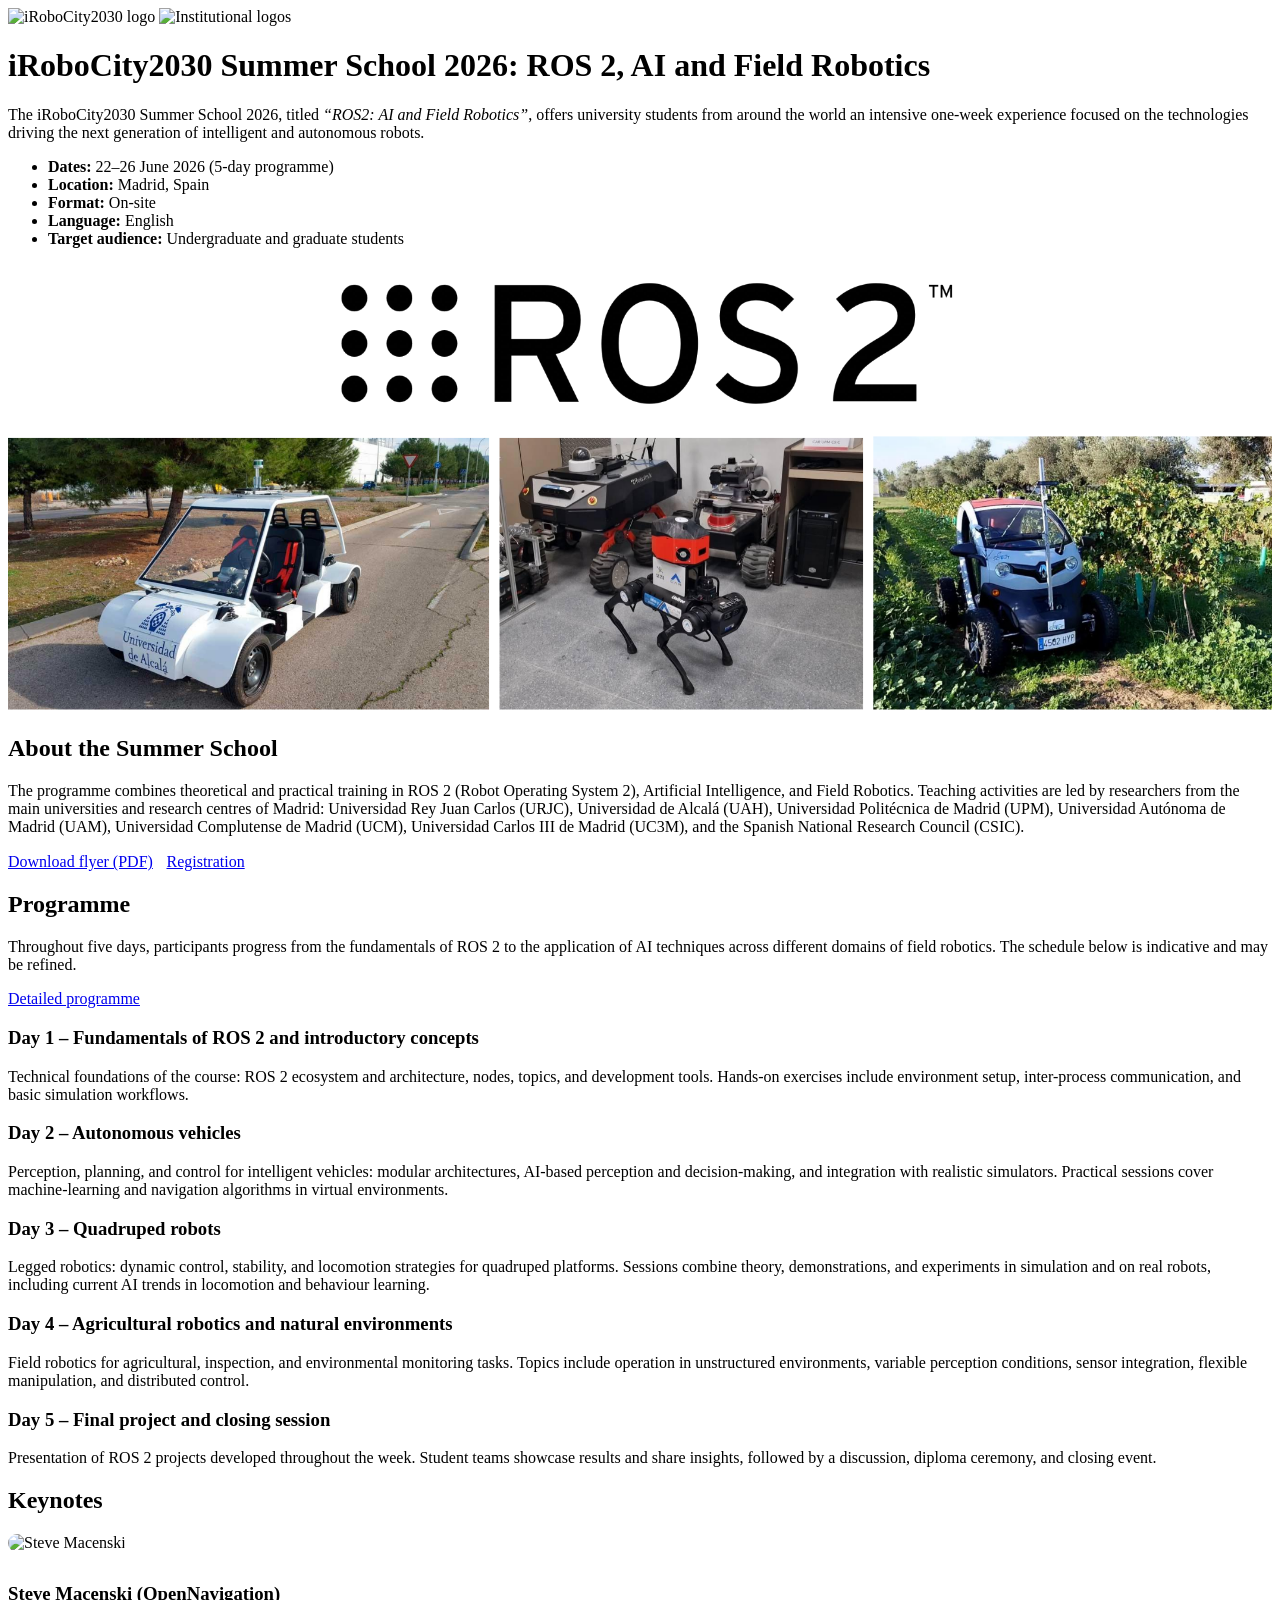
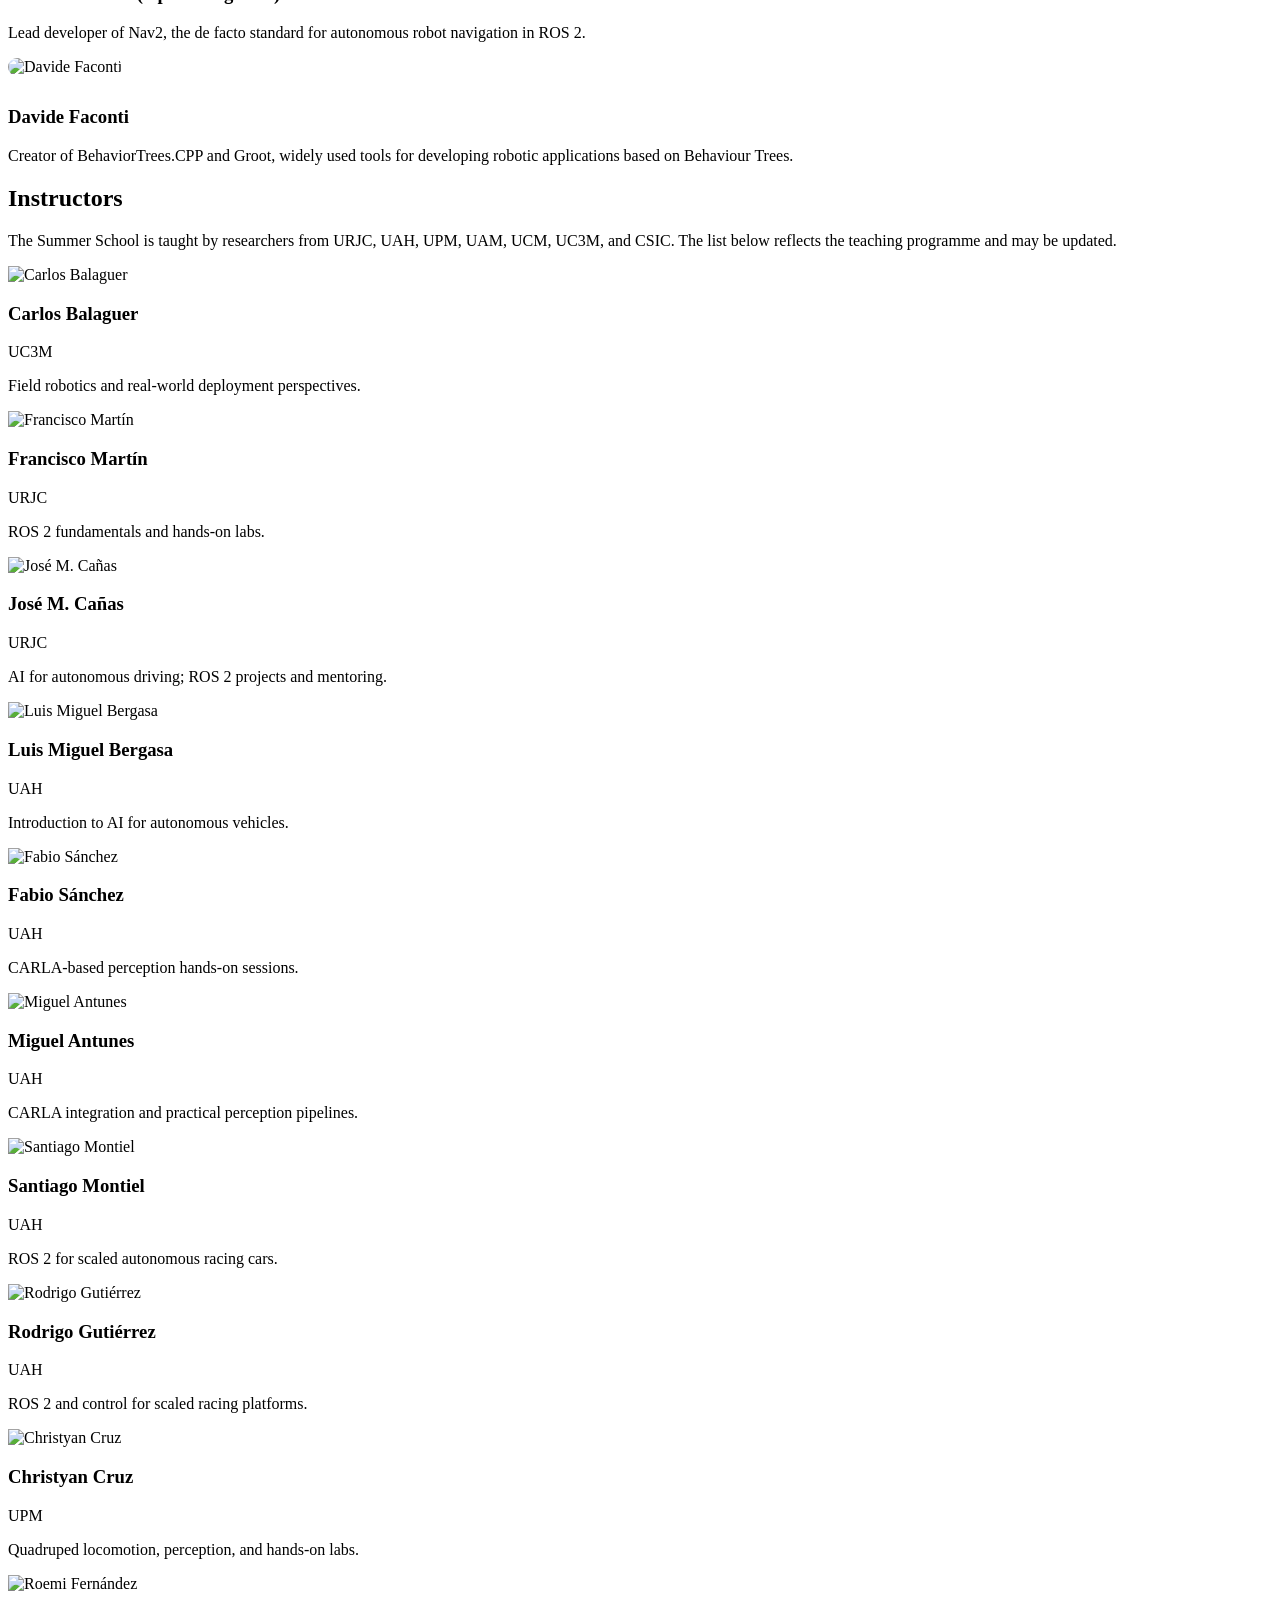
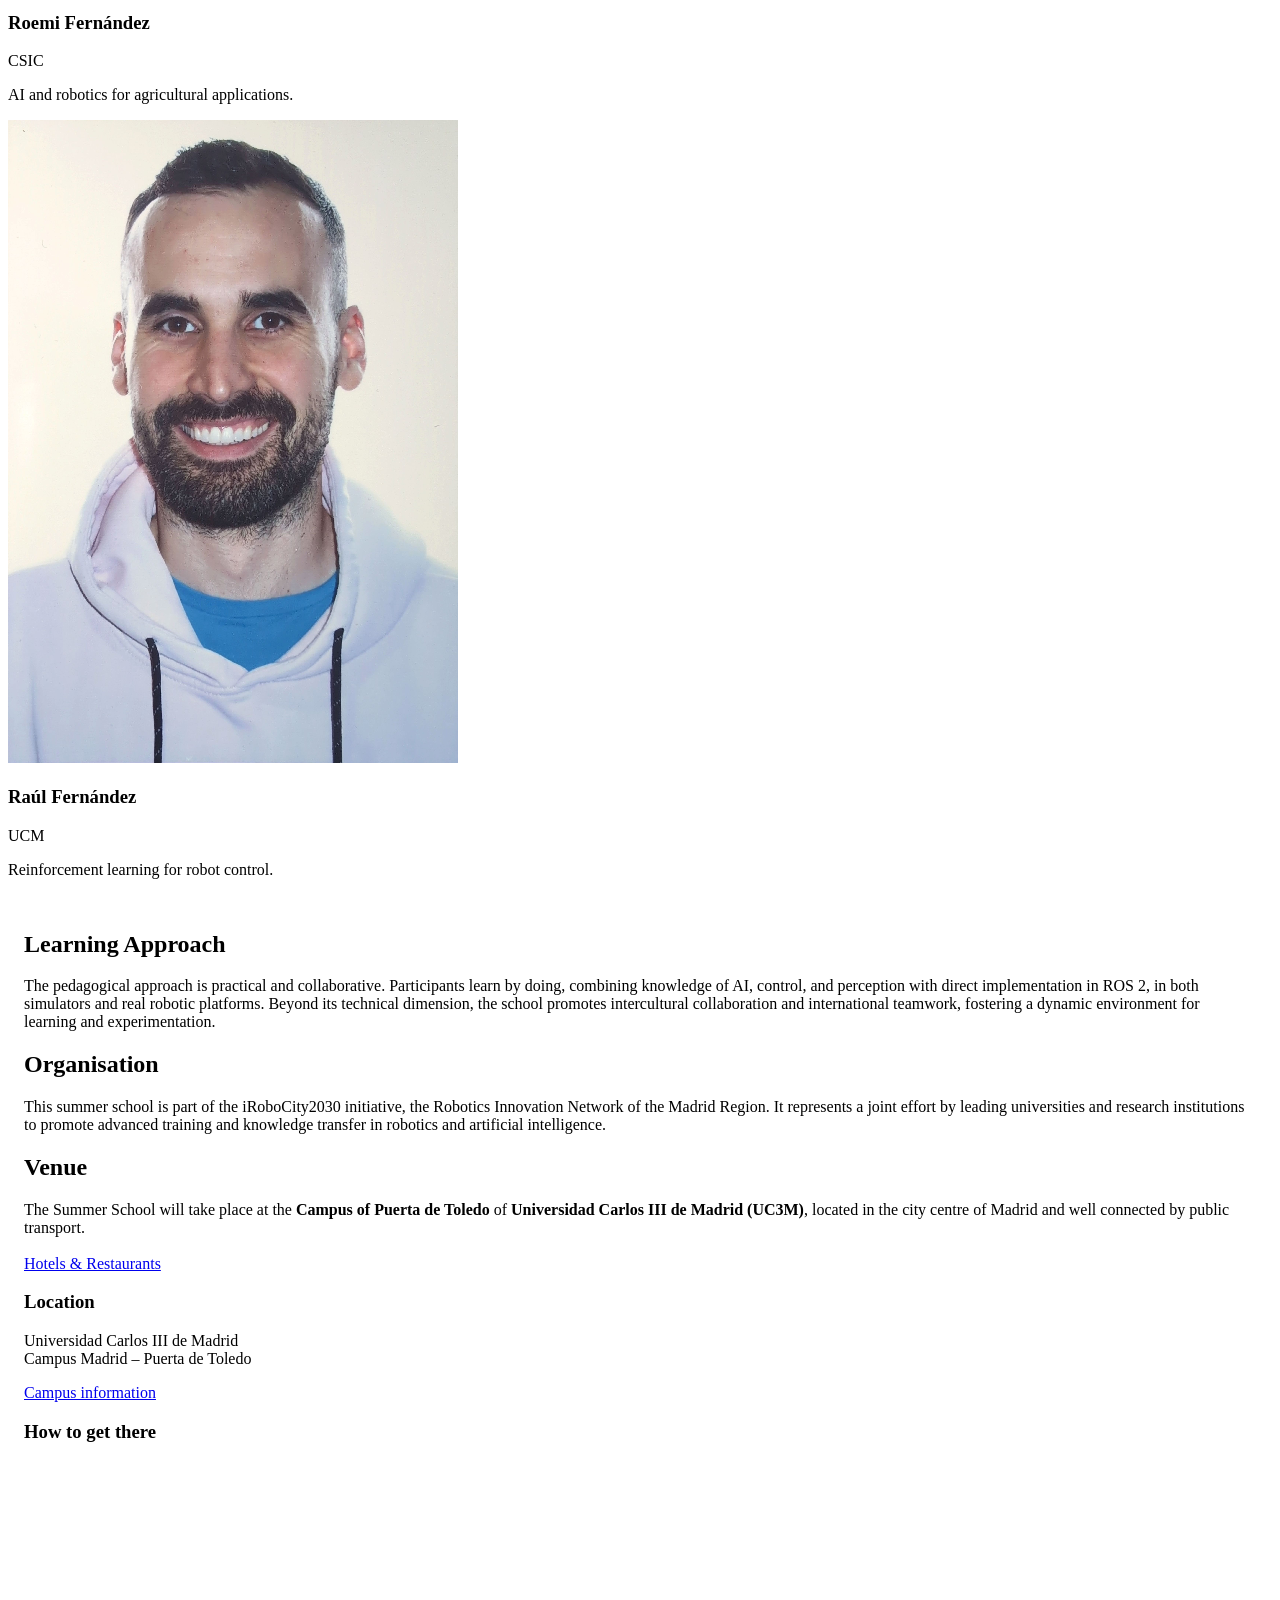
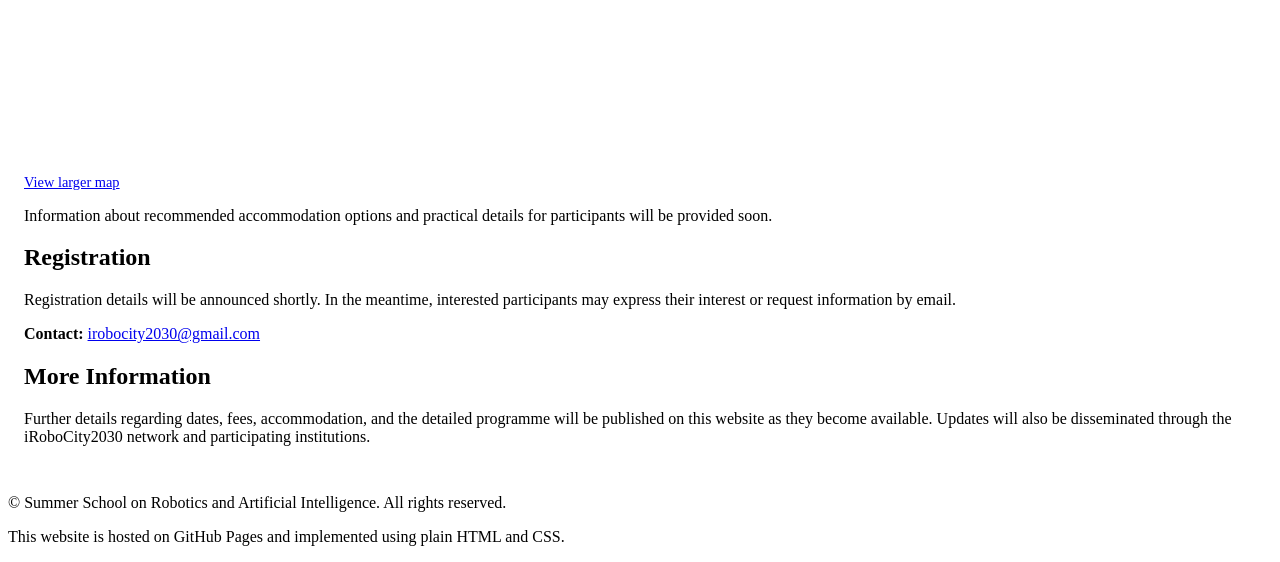
==== index.html @ 99582983 "Images, bank, and hotels Signed-off-by: Francisco Martín Rico <fmrico@gmail.com>" ====
<!DOCTYPE html>
<html lang="en">
<head>
  <meta charset="utf-8" />
  <meta name="viewport" content="width=device-width, initial-scale=1" />
  <title>iRoboCity2030 Summer School 2026 – ROS 2, AI and Field Robotics</title>
  <meta name="description" content="iRoboCity2030 Summer School 2026 (22–26 June 2026, Madrid): intensive on-site training on ROS 2, AI and field robotics with hands-on labs." />
  <meta name="robots" content="index, follow" />

  <!-- SEO / Social sharing -->
  <link rel="canonical" href="https://www.robocity2030.org/RoboCity_ROS2_Summer_School_2026/index.html" />
  <meta property="og:type" content="website" />
  <meta property="og:locale" content="en_US" />
  <meta property="og:title" content="iRoboCity2030 Summer School 2026 – ROS 2, AI and Field Robotics" />
  <meta property="og:description" content="22–26 June 2026, Madrid. On-site summer school on ROS 2, AI and field robotics with lectures and hands-on labs." />
  <meta property="og:url" content="https://www.robocity2030.org/RoboCity_ROS2_Summer_School_2026/index.html" />
  <meta property="og:image" content="https://www.robocity2030.org/RoboCity_ROS2_Summer_School_2026/img/robocity2030.png" />

  <meta name="twitter:card" content="summary" />
  <meta name="twitter:title" content="iRoboCity2030 Summer School 2026" />
  <meta name="twitter:description" content="22–26 June 2026, Madrid. ROS 2, AI and field robotics." />
  <meta name="twitter:image" content="https://www.robocity2030.org/RoboCity_ROS2_Summer_School_2026/img/robocity2030.png" />

  <script type="application/ld+json">
  {
    "@context": "https://schema.org",
    "@type": "Event",
    "name": "iRoboCity2030 Summer School 2026: ROS 2, AI and Field Robotics",
    "startDate": "2026-06-22",
    "endDate": "2026-06-26",
    "eventAttendanceMode": "https://schema.org/OfflineEventAttendanceMode",
    "eventStatus": "https://schema.org/EventScheduled",
    "location": {
      "@type": "Place",
      "name": "Madrid, Spain",
      "address": {
        "@type": "PostalAddress",
        "addressLocality": "Madrid",
        "addressCountry": "ES"
      }
    },
    "image": [
      "https://www.robocity2030.org/RoboCity_ROS2_Summer_School_2026/img/robocity2030.png"
    ],
    "description": "On-site summer school on ROS 2, AI and field robotics with lectures and hands-on learning.",
    "organizer": {
      "@type": "Organization",
      "name": "iRoboCity2030"
    },
    "url": "https://www.robocity2030.org/RoboCity_ROS2_Summer_School_2026/index.html"
  }
  </script>
  <meta name="theme-color" content="#0b2d4a" />
    <link rel="stylesheet" href="styles.css" />
</head>
<body>

<header>
  <div class="header-inner">
    <!-- Replace image paths with your actual logo files -->
    <img src="img/robocity2030.png" alt="iRoboCity2030 logo" />
    <img src="img/logos_header.png" alt="Institutional logos" />
  </div>
</header>

<main>
  <div class="hero">
    <div>
      <h1>iRoboCity2030 Summer School 2026: ROS 2, AI and Field Robotics</h1>
      <p>
        The iRoboCity2030 Summer School 2026, titled <em>“ROS2: AI and Field Robotics”</em>, offers university students from around the world an intensive one-week experience focused on the technologies driving the next generation of intelligent and autonomous robots.
      </p>
    </div>
    <div class="hero-card">
      <ul>
        <li><strong>Dates:</strong> 22–26 June 2026 (5-day programme)</li>
        <li><strong>Location:</strong> Madrid, Spain</li>
        <li><strong>Format:</strong> On‑site</li>
        <li><strong>Language:</strong> English</li>
        <li><strong>Target audience:</strong> Undergraduate and graduate students</li>
      </ul>
    </div>
  </div>

    <section>
    <img src="img/ros2.png" alt="ROS 2" style="width:50%; height:auto; display:block; margin: 0 auto 1rem auto;" />
    <img src="img/robots.png" alt="Robots" style="width:100%; height:auto; display:block; margin: 0 0 1rem 0;" />
    <h2>About the Summer School</h2>
    <p>
      The programme combines theoretical and practical training in ROS 2 (Robot Operating System 2), Artificial Intelligence, and Field Robotics.
      Teaching activities are led by researchers from the main universities and research centres of Madrid: Universidad Rey Juan Carlos (URJC),
      Universidad de Alcalá (UAH), Universidad Politécnica de Madrid (UPM), Universidad Autónoma de Madrid (UAM), Universidad Complutense de Madrid (UCM),
      Universidad Carlos III de Madrid (UC3M), and the Spanish National Research Council (CSIC).
    </p>
    <p style="margin-top:1.1rem;">
      <a class="button" href="archives/iRoboCity-SummerSchool-Flyer.pdf" download style="margin-right:0.6rem;">Download flyer (PDF)</a>
      <a class="button" href="registration.html">Registration</a>
    </p>
  </section>

      <section>
    <h2>Programme</h2>
    <p>
      Throughout five days, participants progress from the fundamentals of ROS 2 to the application of AI techniques across different domains of field robotics.
      The schedule below is indicative and may be refined.
    </p>

        <p>
          <a class="button" href="detailed_program.html">Detailed programme</a>
        </p>

    <div class="grid" aria-label="Daily programme">
      <div class="card">
        <h3>Day 1 – Fundamentals of ROS 2 and introductory concepts</h3>
        <p>
          Technical foundations of the course: ROS 2 ecosystem and architecture, nodes, topics, and development tools. Hands-on exercises include
          environment setup, inter-process communication, and basic simulation workflows.
        </p>
      </div>

      <div class="card">
        <h3>Day 2 – Autonomous vehicles</h3>
        <p>
          Perception, planning, and control for intelligent vehicles: modular architectures, AI-based perception and decision-making, and integration
          with realistic simulators. Practical sessions cover machine-learning and navigation algorithms in virtual environments.
        </p>
      </div>

      <div class="card">
        <h3>Day 3 – Quadruped robots</h3>
        <p>
          Legged robotics: dynamic control, stability, and locomotion strategies for quadruped platforms. Sessions combine theory, demonstrations,
          and experiments in simulation and on real robots, including current AI trends in locomotion and behaviour learning.
        </p>
      </div>

      <div class="card">
        <h3>Day 4 – Agricultural robotics and natural environments</h3>
        <p>
          Field robotics for agricultural, inspection, and environmental monitoring tasks. Topics include operation in unstructured environments,
          variable perception conditions, sensor integration, flexible manipulation, and distributed control.
        </p>
      </div>

      <div class="card">
        <h3>Day 5 – Final project and closing session</h3>
        <p>
          Presentation of ROS 2 projects developed throughout the week. Student teams showcase results and share insights, followed by a discussion,
          diploma ceremony, and closing event.
        </p>
      </div>
    </div>
  </section>

<section>
<h2>Keynotes</h2>
<div class="grid">
<div class="card">
<img src="img/steve_macenski.webp" alt="Steve Macenski" style="width:100%; max-height:260px; object-fit:cover; border-radius:12px; margin-bottom:0.75rem;" />
<h3>Steve Macenski (OpenNavigation)</h3>
<p>
Lead developer of Nav2, the de facto standard for autonomous robot navigation in ROS 2.
</p>
</div>
<div class="card">
<img src="img/davide_faconti.jpeg" alt="Davide Faconti" style="width:100%; max-height:260px; object-fit:cover; border-radius:12px; margin-bottom:0.75rem;" />
<h3>Davide Faconti</h3>
<p>
Creator of BehaviorTrees.CPP and Groot, widely used tools for developing robotic applications based on Behaviour Trees.
</p>
</div>
</div>
</section>

<section>
  <h2>Instructors</h2>
  <p>
    The Summer School is taught by researchers from URJC, UAH, UPM, UAM, UCM, UC3M, and CSIC. The list below reflects the teaching programme and may be updated.
  </p>

  <div class="grid instructors-grid" aria-label="Instructors">

    <!-- Mueve aquí las dos tarjetas que ahora están fuera -->
    <div class="card instructor-card">
      <img src="img/carlos_balaguer.jpg" alt="Carlos Balaguer" class="instructor-photo" />
      <h3 class="instructor-name">Carlos Balaguer</h3>
      <p class="instructor-affiliation">UC3M</p>
      <p class="instructor-desc">Field robotics and real-world deployment perspectives.</p>
    </div>

    <div class="card instructor-card">
      <img src="img/francisco_martin.jpg" alt="Francisco Martín" class="instructor-photo" />
      <h3 class="instructor-name">Francisco Martín</h3>
      <p class="instructor-affiliation">URJC</p>
      <p class="instructor-desc">ROS 2 fundamentals and hands-on labs.</p>
    </div>

    <!-- El resto de tarjetas, también dentro -->
    <div class="card instructor-card">
      <img src="img/jose_m_canas.jpg" alt="José M. Cañas" class="instructor-photo" />
      <h3 class="instructor-name">José M. Cañas</h3>
      <p class="instructor-affiliation">URJC</p>
      <p class="instructor-desc">AI for autonomous driving; ROS 2 projects and mentoring.</p>
    </div>

<div class="card instructor-card">
<img src="img/luis_miguel_bergasa.jpg" alt="Luis Miguel Bergasa" class="instructor-photo" />
<h3 class="instructor-name">Luis Miguel Bergasa</h3>
<p class="instructor-affiliation">UAH</p>
<p class="instructor-desc">Introduction to AI for autonomous vehicles.</p>
</div>


<div class="card instructor-card">
<img src="img/fabio_sanchez.jpg" alt="Fabio Sánchez" class="instructor-photo" />
<h3 class="instructor-name">Fabio Sánchez</h3>
<p class="instructor-affiliation">UAH</p>
<p class="instructor-desc">CARLA-based perception hands-on sessions.</p>
</div>


<div class="card instructor-card">
<img src="img/miguel_antunes.jpg" alt="Miguel Antunes" class="instructor-photo" />
<h3 class="instructor-name">Miguel Antunes</h3>
<p class="instructor-affiliation">UAH</p>
<p class="instructor-desc">CARLA integration and practical perception pipelines.</p>
</div>


<div class="card instructor-card">
<img src="img/santiago_montiel.webp" alt="Santiago Montiel" class="instructor-photo" />
<h3 class="instructor-name">Santiago Montiel</h3>
<p class="instructor-affiliation">UAH</p>
<p class="instructor-desc">ROS 2 for scaled autonomous racing cars.</p>
</div>


<div class="card instructor-card">
<img src="img/rodrigo_gutierrez.jpg" alt="Rodrigo Gutiérrez" class="instructor-photo" />
<h3 class="instructor-name">Rodrigo Gutiérrez</h3>
<p class="instructor-affiliation">UAH</p>
<p class="instructor-desc">ROS 2 and control for scaled racing platforms.</p>
</div>


<div class="card instructor-card">
<img src="img/christyan_cruz.jpg" alt="Christyan Cruz" class="instructor-photo" />
<h3 class="instructor-name">Christyan Cruz</h3>
<p class="instructor-affiliation">UPM</p>
<p class="instructor-desc">Quadruped locomotion, perception, and hands-on labs.</p>
</div>


<div class="card instructor-card">
<img src="img/roemi_fernandez.jpg" alt="Roemi Fernández" class="instructor-photo" />
<h3 class="instructor-name">Roemi Fernández</h3>
<p class="instructor-affiliation">CSIC</p>
<p class="instructor-desc">AI and robotics for agricultural applications.</p>
</div>


<div class="card instructor-card">
<img src="img/raul_fernandez.png" alt="Raúl Fernández" class="instructor-photo" />
<h3 class="instructor-name">Raúl Fernández</h3>
<p class="instructor-affiliation">UCM</p>
<p class="instructor-desc">Reinforcement learning for robot control.</p>
</div>
 </div>
</section>

<div class="card" style="padding:1rem;">
</section>

  <section>
    <h2>Learning Approach</h2>
    <p>
      The pedagogical approach is practical and collaborative. Participants learn by doing, combining knowledge of AI, control, and perception with
      direct implementation in ROS 2, in both simulators and real robotic platforms. Beyond its technical dimension, the school promotes intercultural
      collaboration and international teamwork, fostering a dynamic environment for learning and experimentation.
    </p>
  </section>

    <section>
    <h2>Organisation</h2>
    <p>
      This summer school is part of the iRoboCity2030 initiative, the Robotics Innovation Network of the Madrid Region. It represents a joint effort by
      leading universities and research institutions to promote advanced training and knowledge transfer in robotics and artificial intelligence.
    </p>
  </section>

<section>
<h2>Venue</h2>
<p>
The Summer School will take place at the <strong>Campus of Puerta de Toledo</strong> of <strong>Universidad Carlos III de Madrid (UC3M)</strong>, located in the city centre of Madrid and well connected by public transport.
</p>
<p style="margin-top:1.1rem;">
  <a class="button" href="hotels_restaurants.html">Hotels &amp; Restaurants</a>
</p>
<div class="grid">
<div class="card">
<h3>Location</h3>
<p>
Universidad Carlos III de Madrid<br />
Campus Madrid – Puerta de Toledo
</p>
<p>
<a href="https://www.uc3m.es/conocenos/campus/campus-madrid-puerta-de-toledo" target="_blank" rel="noopener">Campus information</a>
</p>
</div>
<div class="card">
<h3>How to get there</h3>
<iframe
title="Map to UC3M Puerta de Toledo campus"
src="https://www.openstreetmap.org/export/embed.html?bbox=-3.7145%2C40.4035%2C-3.7045%2C40.4095&layer=mapnik&marker=40.4065%2C-3.7095"
style="width:100%; height:300px; border:0; border-radius:12px;"
loading="lazy"
referrerpolicy="no-referrer-when-downgrade">
</iframe>
<p style="margin-top:0.5rem; font-size:0.9rem;">
<a href="https://www.openstreetmap.org/?mlat=40.4065&mlon=-3.7095#map=16/40.4065/-3.7095" target="_blank" rel="noopener">View larger map</a>
</p>
</div>
</div>
<p>
Information about recommended accommodation options and practical details for participants will be provided soon.
</p>
</section>

  <section>
    <h2>Registration</h2>
    <p>
      Registration details will be announced shortly. In the meantime, interested participants may express their interest or request information by email.
    </p>
    <p>
      <strong>Contact:</strong> <a href="mailto:irobocity2030@gmail.com">irobocity2030@gmail.com</a>
    </p>
  </section>

  <section>
    <h2>More Information</h2>
    <p>
      Further details regarding dates, fees, accommodation, and the detailed programme will be published on this website as they become available.
      Updates will also be disseminated through the iRoboCity2030 network and participating institutions.
    </p>
  </section>

</main>

<footer>
  <div class="footer-inner">
    <p>
      © Summer School on Robotics and Artificial Intelligence. All rights
      reserved.
    </p>
    <p>
      This website is hosted on GitHub Pages and implemented using plain HTML
      and CSS.
    </p>
  </div>
</footer>

</body>
</html>
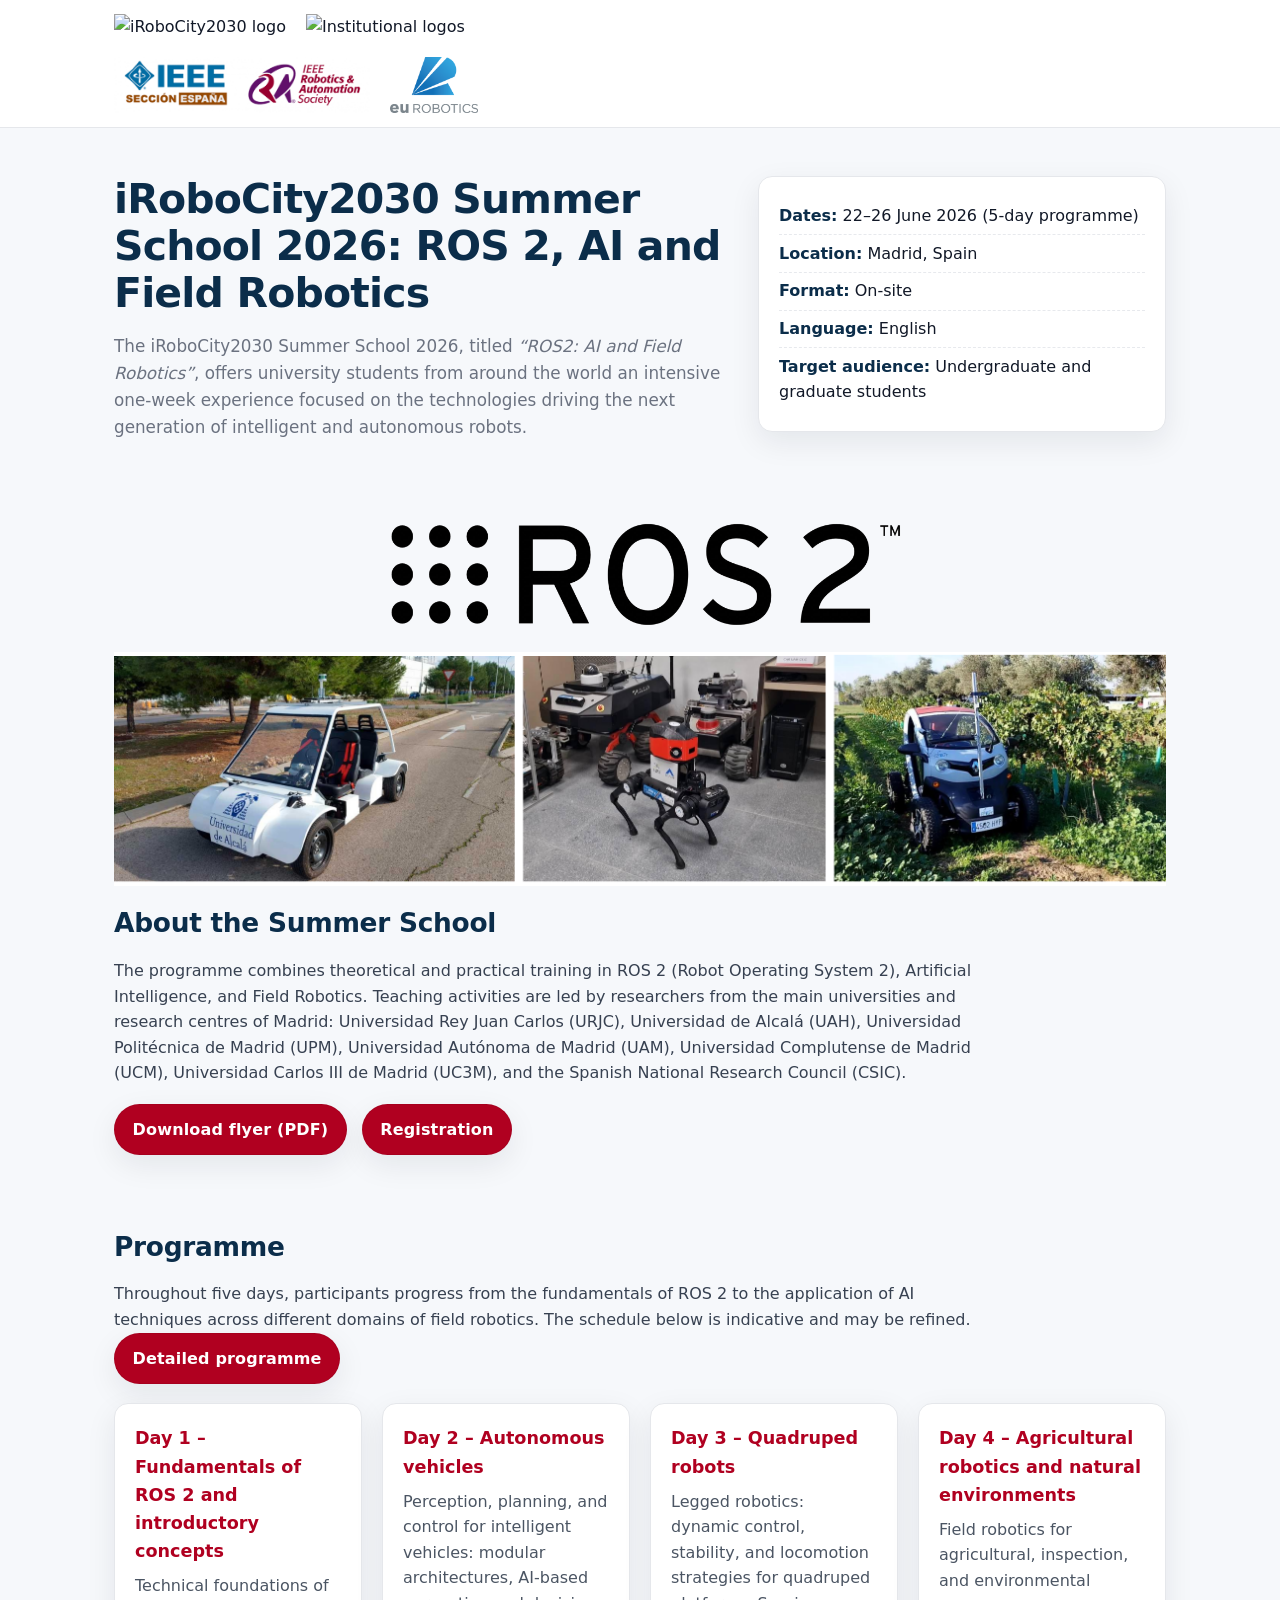
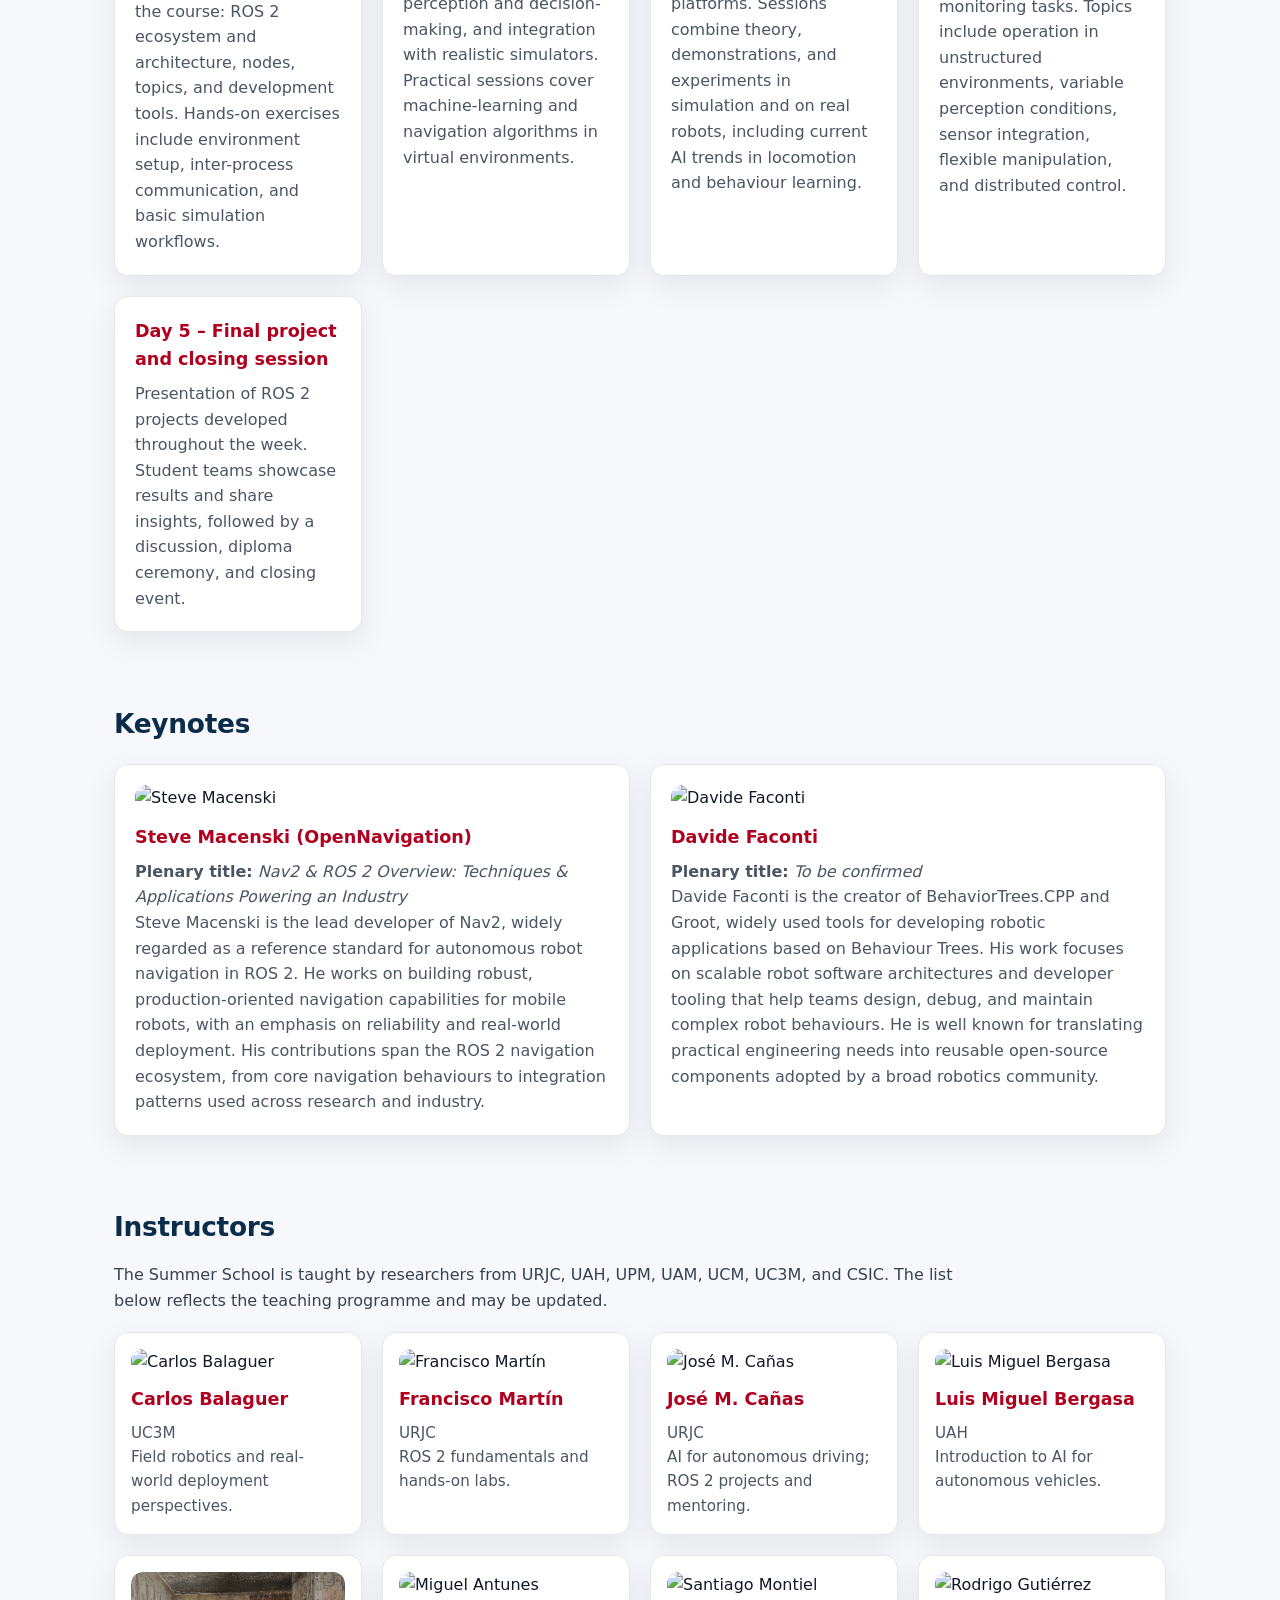
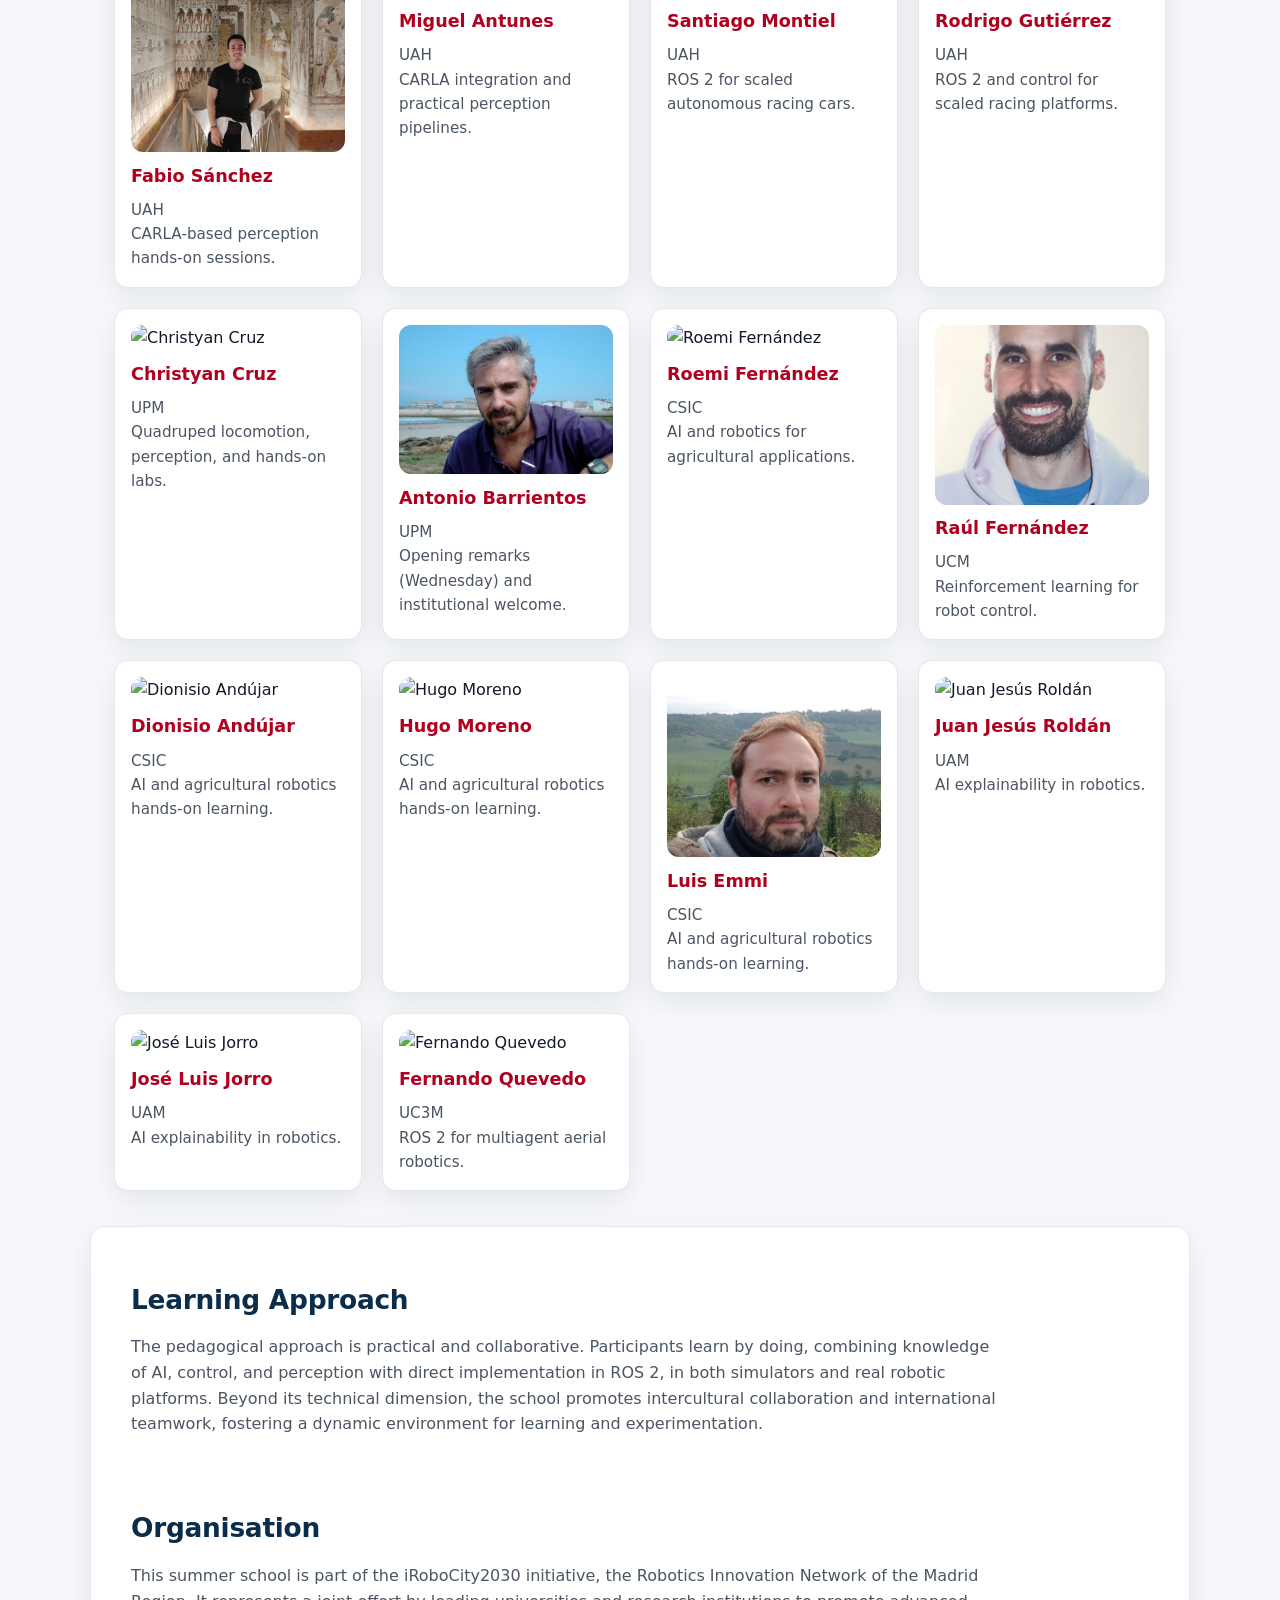
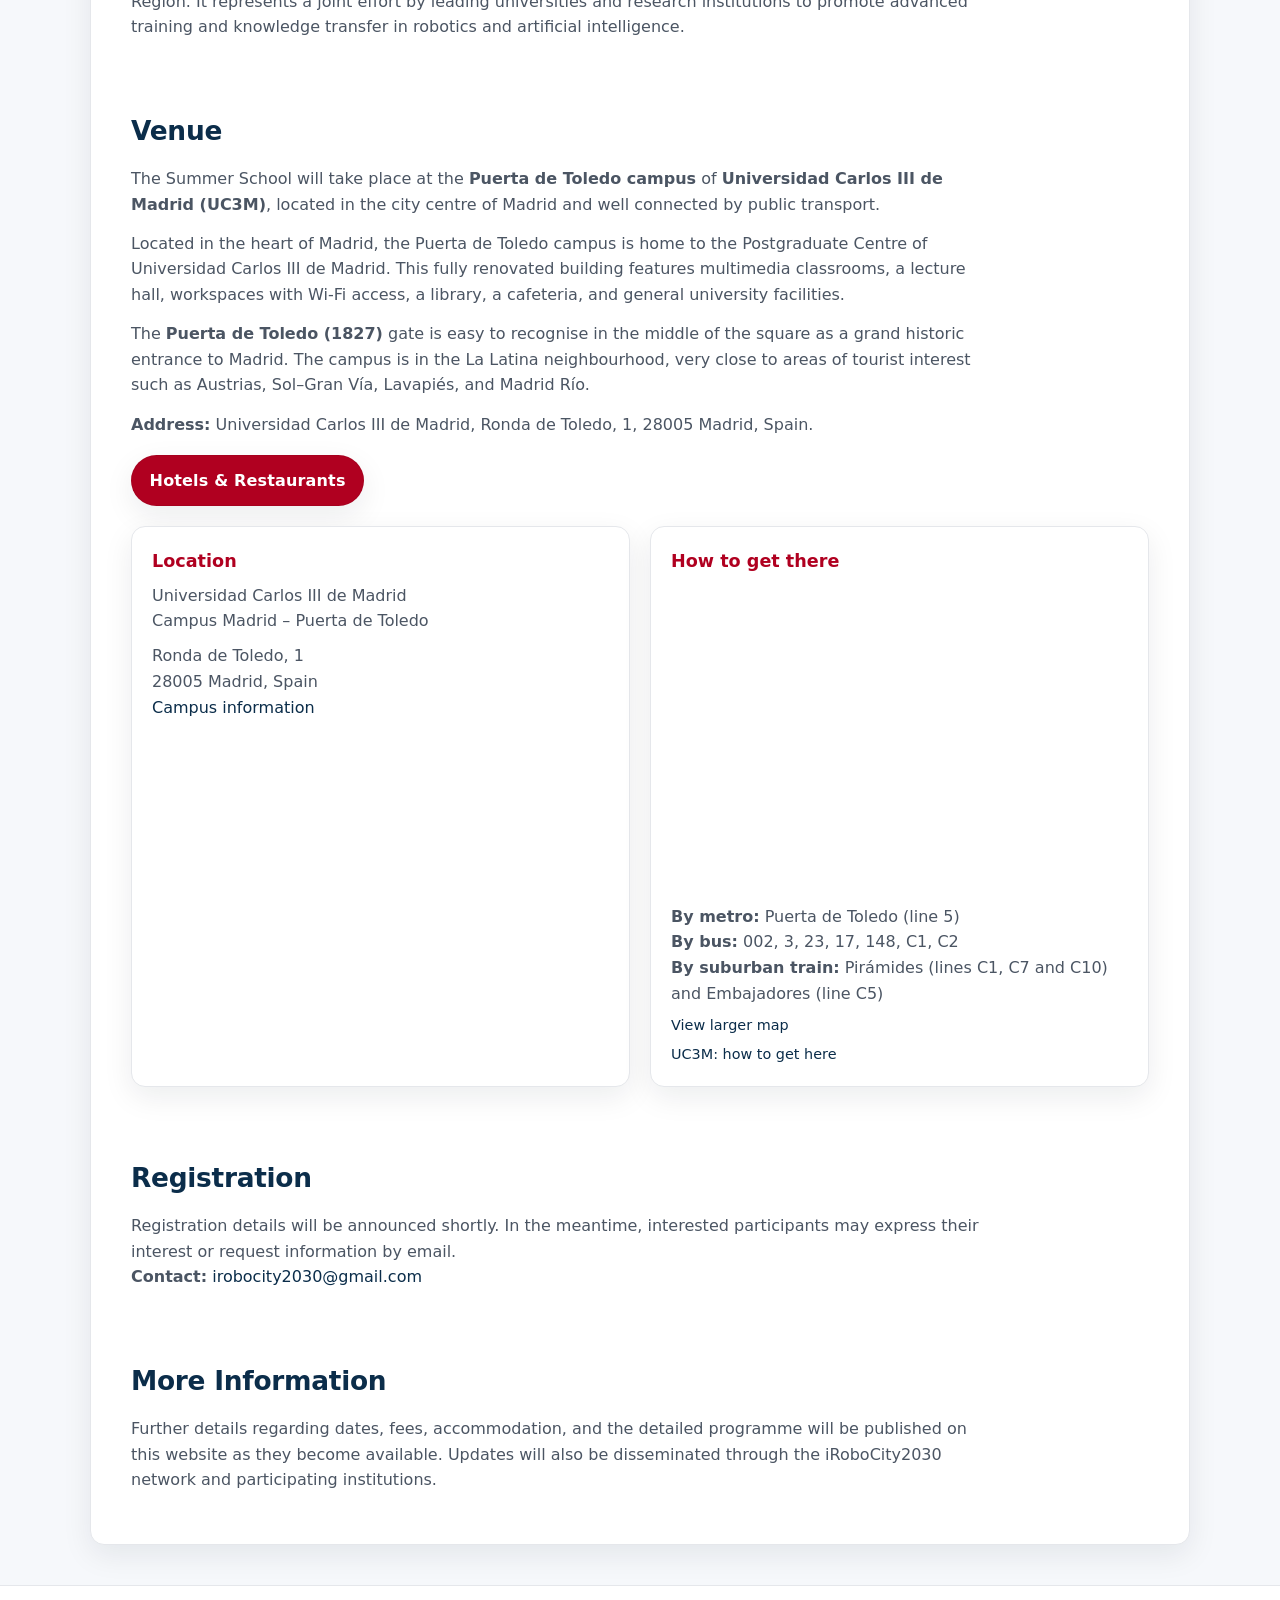
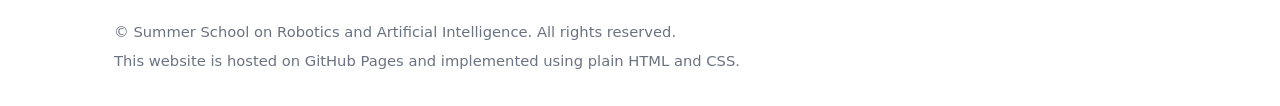
==== commit 7fa747e4: "Balaguer feedback Signed-off-by: Francisco Martín Rico <fmrico@gmail.com>" ====
--- a/index.html
+++ b/index.html
@@ -61,6 +61,11 @@
     <img src="img/robocity2030.png" alt="iRoboCity2030 logo" />
     <img src="img/logos_header.png" alt="Institutional logos" />
   </div>
+
+  <div class="header-partners" aria-label="Partner logos">
+    <img src="img/logo-web-spanish-chapter.png" alt="IEEE-RAS Spanish Chapter" />
+    <img src="img/euRobotics_logo.png" alt="euRobotics" />
+  </div>
 </header>
 
 <main>
@@ -159,14 +164,20 @@
 <img src="img/steve_macenski.webp" alt="Steve Macenski" style="width:100%; max-height:260px; object-fit:cover; border-radius:12px; margin-bottom:0.75rem;" />
 <h3>Steve Macenski (OpenNavigation)</h3>
 <p>
-Lead developer of Nav2, the de facto standard for autonomous robot navigation in ROS 2.
+<strong>Plenary title:</strong> <em>Nav2 &amp; ROS 2 Overview: Techniques &amp; Applications Powering an Industry</em><br />
+Steve Macenski is the lead developer of Nav2, widely regarded as a reference standard for autonomous robot navigation in ROS 2.
+He works on building robust, production-oriented navigation capabilities for mobile robots, with an emphasis on reliability and real-world deployment.
+His contributions span the ROS 2 navigation ecosystem, from core navigation behaviours to integration patterns used across research and industry.
 </p>
 </div>
 <div class="card">
 <img src="img/davide_faconti.jpeg" alt="Davide Faconti" style="width:100%; max-height:260px; object-fit:cover; border-radius:12px; margin-bottom:0.75rem;" />
 <h3>Davide Faconti</h3>
 <p>
-Creator of BehaviorTrees.CPP and Groot, widely used tools for developing robotic applications based on Behaviour Trees.
+<strong>Plenary title:</strong> <em>To be confirmed</em><br />
+Davide Faconti is the creator of BehaviorTrees.CPP and Groot, widely used tools for developing robotic applications based on Behaviour Trees.
+His work focuses on scalable robot software architectures and developer tooling that help teams design, debug, and maintain complex robot behaviours.
+He is well known for translating practical engineering needs into reusable open-source components adopted by a broad robotics community.
 </p>
 </div>
 </div>
@@ -252,6 +263,14 @@
 
 
 <div class="card instructor-card">
+<img src="img/antonio_barrientos.jpg" alt="Antonio Barrientos" class="instructor-photo" />
+<h3 class="instructor-name">Antonio Barrientos</h3>
+<p class="instructor-affiliation">UPM</p>
+<p class="instructor-desc">Opening remarks (Wednesday) and institutional welcome.</p>
+</div>
+
+
+<div class="card instructor-card">
 <img src="img/roemi_fernandez.jpg" alt="Roemi Fernández" class="instructor-photo" />
 <h3 class="instructor-name">Roemi Fernández</h3>
 <p class="instructor-affiliation">CSIC</p>
@@ -265,6 +284,54 @@
 <p class="instructor-affiliation">UCM</p>
 <p class="instructor-desc">Reinforcement learning for robot control.</p>
 </div>
+
+
+<div class="card instructor-card">
+<img src="img/dionisio_andujar.png" alt="Dionisio Andújar" class="instructor-photo" />
+<h3 class="instructor-name">Dionisio Andújar</h3>
+<p class="instructor-affiliation">CSIC</p>
+<p class="instructor-desc">AI and agricultural robotics hands-on learning.</p>
+</div>
+
+
+<div class="card instructor-card">
+<img src="img/hugo_moreno.jpg" alt="Hugo Moreno" class="instructor-photo" />
+<h3 class="instructor-name">Hugo Moreno</h3>
+<p class="instructor-affiliation">CSIC</p>
+<p class="instructor-desc">AI and agricultural robotics hands-on learning.</p>
+</div>
+
+
+<div class="card instructor-card">
+<img src="img/luis_emmi.png" alt="Luis Emmi" class="instructor-photo" />
+<h3 class="instructor-name">Luis Emmi</h3>
+<p class="instructor-affiliation">CSIC</p>
+<p class="instructor-desc">AI and agricultural robotics hands-on learning.</p>
+</div>
+
+
+<div class="card instructor-card">
+<img src="img/juan_jesus_roldan.jpg" alt="Juan Jesús Roldán" class="instructor-photo" />
+<h3 class="instructor-name">Juan Jesús Roldán</h3>
+<p class="instructor-affiliation">UAM</p>
+<p class="instructor-desc">AI explainability in robotics.</p>
+</div>
+
+
+<div class="card instructor-card">
+<img src="img/jose_luis_jorro.jpg" alt="José Luis Jorro" class="instructor-photo" />
+<h3 class="instructor-name">José Luis Jorro</h3>
+<p class="instructor-affiliation">UAM</p>
+<p class="instructor-desc">AI explainability in robotics.</p>
+</div>
+
+
+<div class="card instructor-card">
+<img src="img/fernando_quevedo.jpg" alt="Fernando Quevedo" class="instructor-photo" />
+<h3 class="instructor-name">Fernando Quevedo</h3>
+<p class="instructor-affiliation">UC3M</p>
+<p class="instructor-desc">ROS 2 for multiagent aerial robotics.</p>
+</div>
  </div>
 </section>
 
@@ -291,7 +358,21 @@
 <section>
 <h2>Venue</h2>
 <p>
-The Summer School will take place at the <strong>Campus of Puerta de Toledo</strong> of <strong>Universidad Carlos III de Madrid (UC3M)</strong>, located in the city centre of Madrid and well connected by public transport.
+The Summer School will take place at the <strong>Puerta de Toledo campus</strong> of <strong>Universidad Carlos III de Madrid (UC3M)</strong>, located in the city centre of Madrid and well connected by public transport.
+</p>
+
+<p style="margin-top:0.85rem;">
+Located in the heart of Madrid, the Puerta de Toledo campus is home to the Postgraduate Centre of Universidad Carlos III de Madrid.
+This fully renovated building features multimedia classrooms, a lecture hall, workspaces with Wi‑Fi access, a library, a cafeteria, and general university facilities.
+</p>
+
+<p style="margin-top:0.85rem;">
+The <strong>Puerta de Toledo (1827)</strong> gate is easy to recognise in the middle of the square as a grand historic entrance to Madrid.
+The campus is in the La Latina neighbourhood, very close to areas of tourist interest such as Austrias, Sol–Gran Vía, Lavapiés, and Madrid Río.
+</p>
+
+<p style="margin-top:0.85rem;">
+<strong>Address:</strong> Universidad Carlos III de Madrid, Ronda de Toledo, 1, 28005 Madrid, Spain.
 </p>
 <p style="margin-top:1.1rem;">
   <a class="button" href="hotels_restaurants.html">Hotels &amp; Restaurants</a>
@@ -302,6 +383,10 @@
 <p>
 Universidad Carlos III de Madrid<br />
 Campus Madrid – Puerta de Toledo
+</p>
+<p style="margin-top:0.6rem;">
+Ronda de Toledo, 1<br />
+28005 Madrid, Spain
 </p>
 <p>
 <a href="https://www.uc3m.es/conocenos/campus/campus-madrid-puerta-de-toledo" target="_blank" rel="noopener">Campus information</a>
@@ -316,14 +401,24 @@
 loading="lazy"
 referrerpolicy="no-referrer-when-downgrade">
 </iframe>
+
+<p style="margin-top:0.85rem;">
+<strong>By metro:</strong> Puerta de Toledo (line 5)
+<br />
+<strong>By bus:</strong> 002, 3, 23, 17, 148, C1, C2
+<br />
+<strong>By suburban train:</strong> Pirámides (lines C1, C7 and C10) and Embajadores (line C5)
+</p>
+
 <p style="margin-top:0.5rem; font-size:0.9rem;">
 <a href="https://www.openstreetmap.org/?mlat=40.4065&mlon=-3.7095#map=16/40.4065/-3.7095" target="_blank" rel="noopener">View larger map</a>
 </p>
-</div>
-</div>
-<p>
-Information about recommended accommodation options and practical details for participants will be provided soon.
-</p>
+
+<p style="margin-top:0.35rem; font-size:0.9rem;">
+<a href="https://www.uc3m.es/about-uc3m/how-to-get-here/madrid-puerta-de-toledo" target="_blank" rel="noopener">UC3M: how to get here</a>
+</p>
+</div>
+</div>
 </section>
 
   <section>
--- a/styles.css
+++ b/styles.css
@@ -0,0 +1,284 @@
+:root {
+  --primary: #0b2d4a;   /* navy */
+  --secondary: #b00020; /* institutional red accent */
+  --bg: #f6f8fb;
+  --text: #111827;
+  --muted: #6b7280;
+  --card: #ffffff;
+  --border: #e5e7eb;
+  --shadow: 0 10px 30px rgba(17, 24, 39, 0.08);
+  --radius: 14px;
+  --maxw: 1100px;
+}
+
+* { box-sizing: border-box; }
+
+html, body { height: 100%; }
+
+body {
+  margin: 0;
+  font-family: ui-sans-serif, system-ui, -apple-system, "Segoe UI", Roboto, Helvetica, Arial,
+               "Apple Color Emoji", "Segoe UI Emoji";
+  color: var(--text);
+  background: var(--bg);
+  line-height: 1.6;
+}
+
+a { color: var(--primary); text-decoration: none; }
+a:hover { text-decoration: underline; }
+
+.button {
+  display: inline-flex;
+  align-items: center;
+  justify-content: center;
+  gap: 0.5rem;
+  padding: 0.75rem 1.1rem;
+  border-radius: 999px;
+  background: var(--secondary);
+  color: #ffffff;
+  font-weight: 700;
+  letter-spacing: 0.01em;
+  border: 1px solid rgba(0, 0, 0, 0.06);
+  box-shadow: var(--shadow);
+}
+
+.button:hover {
+  text-decoration: none;
+  filter: brightness(0.95);
+}
+
+.button:focus-visible {
+  outline: 3px solid rgba(176, 0, 32, 0.35);
+  outline-offset: 3px;
+}
+
+header {
+  background: #ffffff;
+  border-bottom: 1px solid var(--border);
+}
+
+.header-inner {
+  max-width: var(--maxw);
+  margin: 0 auto;
+  padding: 0.9rem 1.5rem;
+  display: flex;
+  align-items: center;
+  gap: 1.25rem;
+}
+
+.header-inner img {
+  max-height: 72px;
+  width: auto;
+  display: block;
+}
+
+.header-partners {
+  max-width: var(--maxw);
+  margin: 0 auto;
+  padding: 0.15rem 1.5rem 0.9rem 1.5rem;
+  display: flex;
+  flex-wrap: wrap;
+  align-items: center;
+  justify-content: flex-start;
+  gap: 1.25rem;
+}
+
+.header-partners img {
+  height: 56px;
+  width: auto;
+  object-fit: contain;
+  display: block;
+}
+
+@media (max-width: 520px) {
+  .header-partners img { height: 48px; }
+}
+
+main {
+  max-width: var(--maxw);
+  margin: 0 auto;
+}
+
+.hero {
+  padding: 3rem 1.5rem 2rem 1.5rem;
+  display: grid;
+  grid-template-columns: 1.2fr 0.8fr;
+  gap: 2rem;
+  align-items: start;
+}
+
+.hero h1 {
+  font-size: clamp(2.0rem, 3.2vw, 2.6rem);
+  line-height: 1.15;
+  margin: 0 0 1rem 0;
+  color: var(--primary);
+  letter-spacing: -0.02em;
+}
+
+.hero p {
+  margin: 0;
+  font-size: 1.05rem;
+  color: var(--muted);
+  max-width: 60ch;
+}
+
+.hero-card {
+  background: var(--card);
+  border: 1px solid var(--border);
+  border-radius: var(--radius);
+  padding: 1.25rem 1.25rem;
+  box-shadow: var(--shadow);
+}
+
+.hero-card ul {
+  list-style: none;
+  padding: 0;
+  margin: 0;
+}
+
+.hero-card li {
+  padding: 0.35rem 0;
+  border-bottom: 1px dashed rgba(229, 231, 235, 0.9);
+}
+
+.hero-card li:last-child { border-bottom: none; }
+
+.hero-card strong { color: var(--primary); }
+
+section {
+  padding: 2.2rem 1.5rem;
+}
+
+section h2 {
+  font-size: 1.65rem;
+  margin: 0 0 0.85rem 0;
+  color: var(--primary);
+  letter-spacing: -0.01em;
+}
+
+section p {
+  margin: 0;
+  color: #374151;
+  max-width: 85ch;
+}
+
+.grid {
+  margin-top: 1.2rem;
+  display: grid;
+  grid-template-columns: repeat(auto-fit, minmax(240px, 1fr));
+  gap: 1.25rem;
+}
+
+.card {
+  background: var(--card);
+  border: 1px solid var(--border);
+  border-radius: var(--radius);
+  padding: 1.25rem;
+  box-shadow: var(--shadow);
+}
+
+.card h3 {
+  margin: 0 0 0.5rem 0;
+  color: var(--secondary);
+  font-size: 1.1rem;
+}
+
+.card p {
+  margin: 0;
+  color: #4b5563;
+}
+
+.schedule {
+  width: 100%;
+  border-collapse: separate;
+  border-spacing: 0;
+  overflow: hidden;
+  border: 1px solid var(--border);
+  border-radius: var(--radius);
+  background: var(--card);
+}
+
+.schedule th,
+.schedule td {
+  padding: 0.85rem 1rem;
+  vertical-align: top;
+  border-bottom: 1px solid var(--border);
+}
+
+.schedule tr:last-child td {
+  border-bottom: none;
+}
+
+.schedule th {
+  text-align: left;
+  font-size: 0.95rem;
+  color: var(--primary);
+  background: rgba(11, 45, 74, 0.04);
+}
+
+.schedule td.time {
+  width: 9.5rem;
+  white-space: nowrap;
+  color: var(--muted);
+  font-weight: 600;
+}
+
+.schedule .meta {
+  color: var(--muted);
+  font-size: 0.92rem;
+}
+
+footer {
+  background: #ffffff;
+  border-top: 1px solid var(--border);
+  margin-top: 2.5rem;
+}
+
+.footer-inner {
+  max-width: var(--maxw);
+  margin: 0 auto;
+  padding: 1.75rem 1.5rem;
+  font-size: 0.92rem;
+  color: var(--muted);
+}
+
+.footer-inner p { margin: 0.35rem 0; }
+
+@media (max-width: 900px) {
+  .hero { grid-template-columns: 1fr; }
+  .header-inner { flex-wrap: wrap; }
+  .header-inner img { max-height: 60px; }
+}
+
+.instructors-grid {
+  grid-template-columns: repeat(auto-fit, minmax(210px, 1fr));
+}
+
+.instructor-card {
+  padding: 1rem;
+}
+
+.instructor-photo {
+  width: 100%;
+  max-height: 180px;
+  object-fit: cover;
+  border-radius: 12px;
+  margin-bottom: 0.6rem;
+  display: block;
+}
+
+.instructor-name {
+  margin: 0 0 0.25rem 0;
+  font-size: 1.05rem;
+}
+
+.instructor-affiliation {
+  margin: 0 0 0.4rem 0;
+  color: var(--muted);
+  font-size: 0.95rem;
+}
+
+.instructor-desc {
+  margin: 0;
+  font-size: 0.95rem;
+}
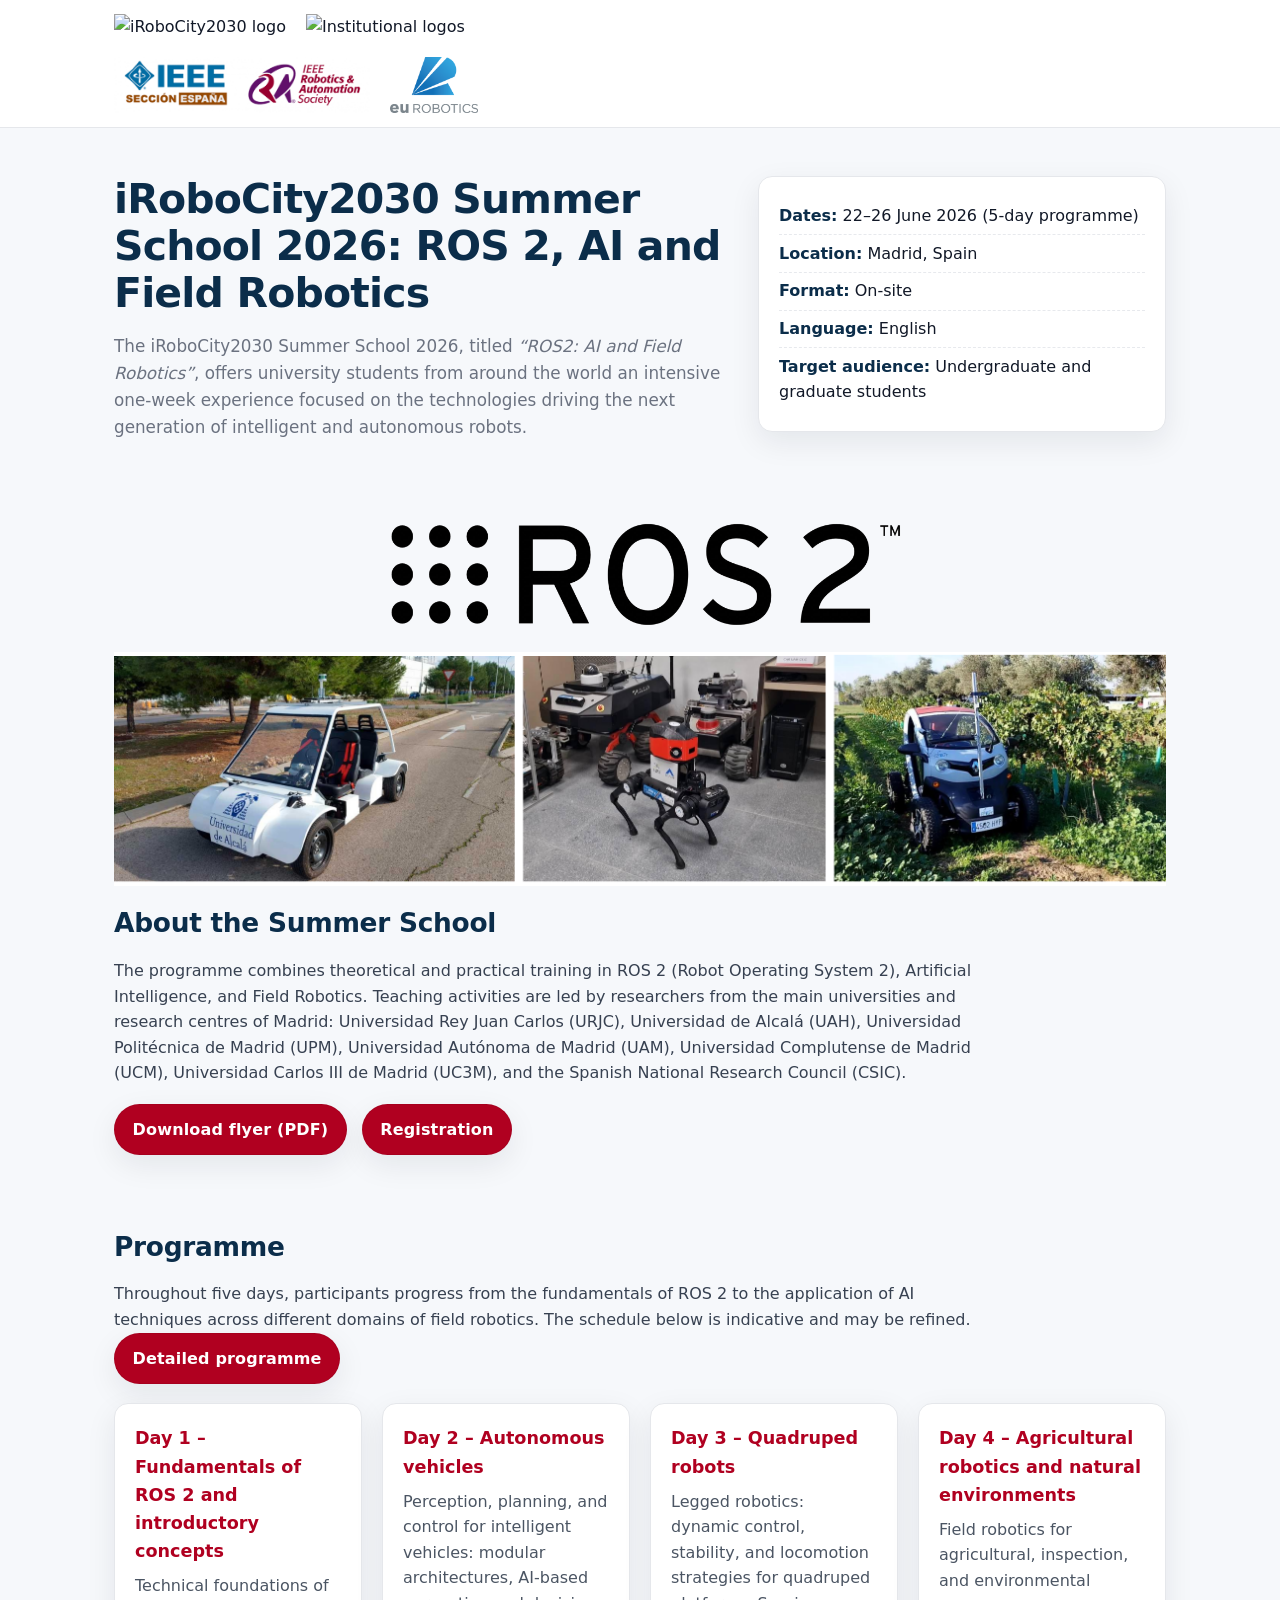
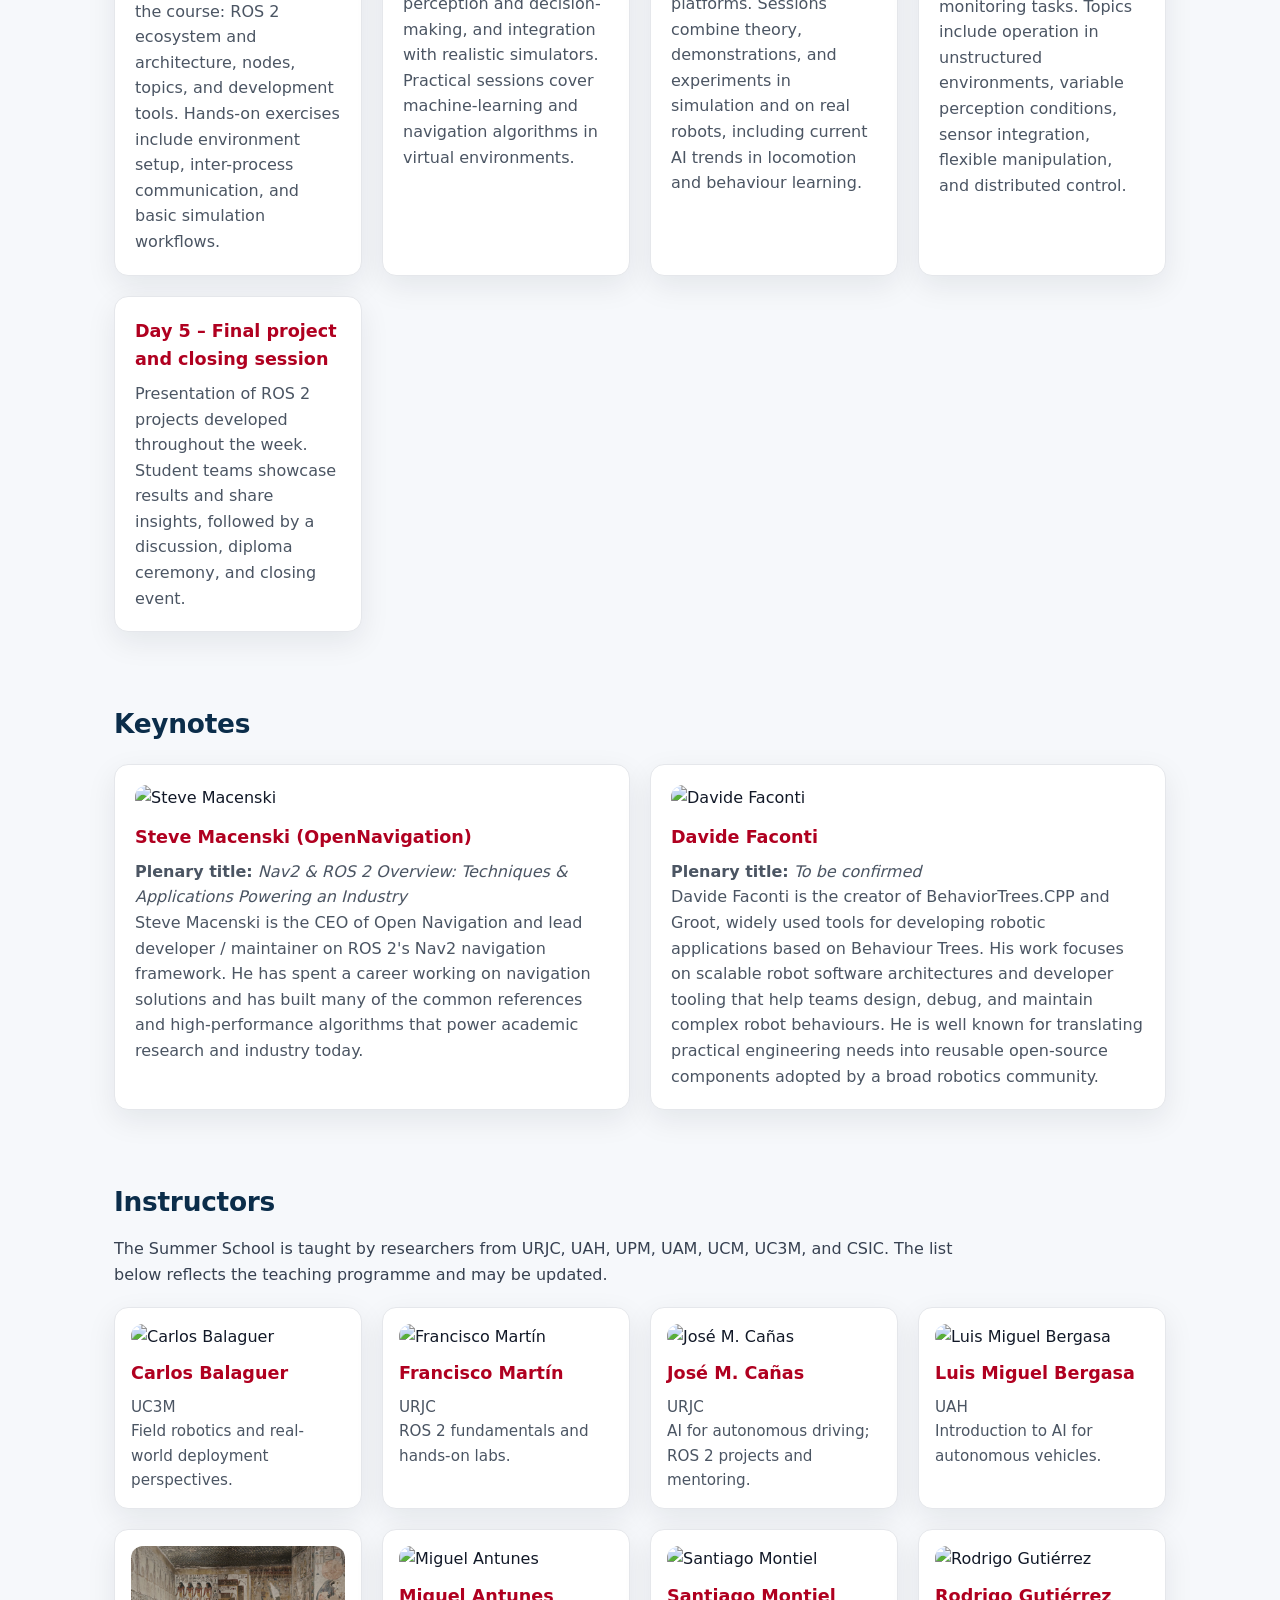
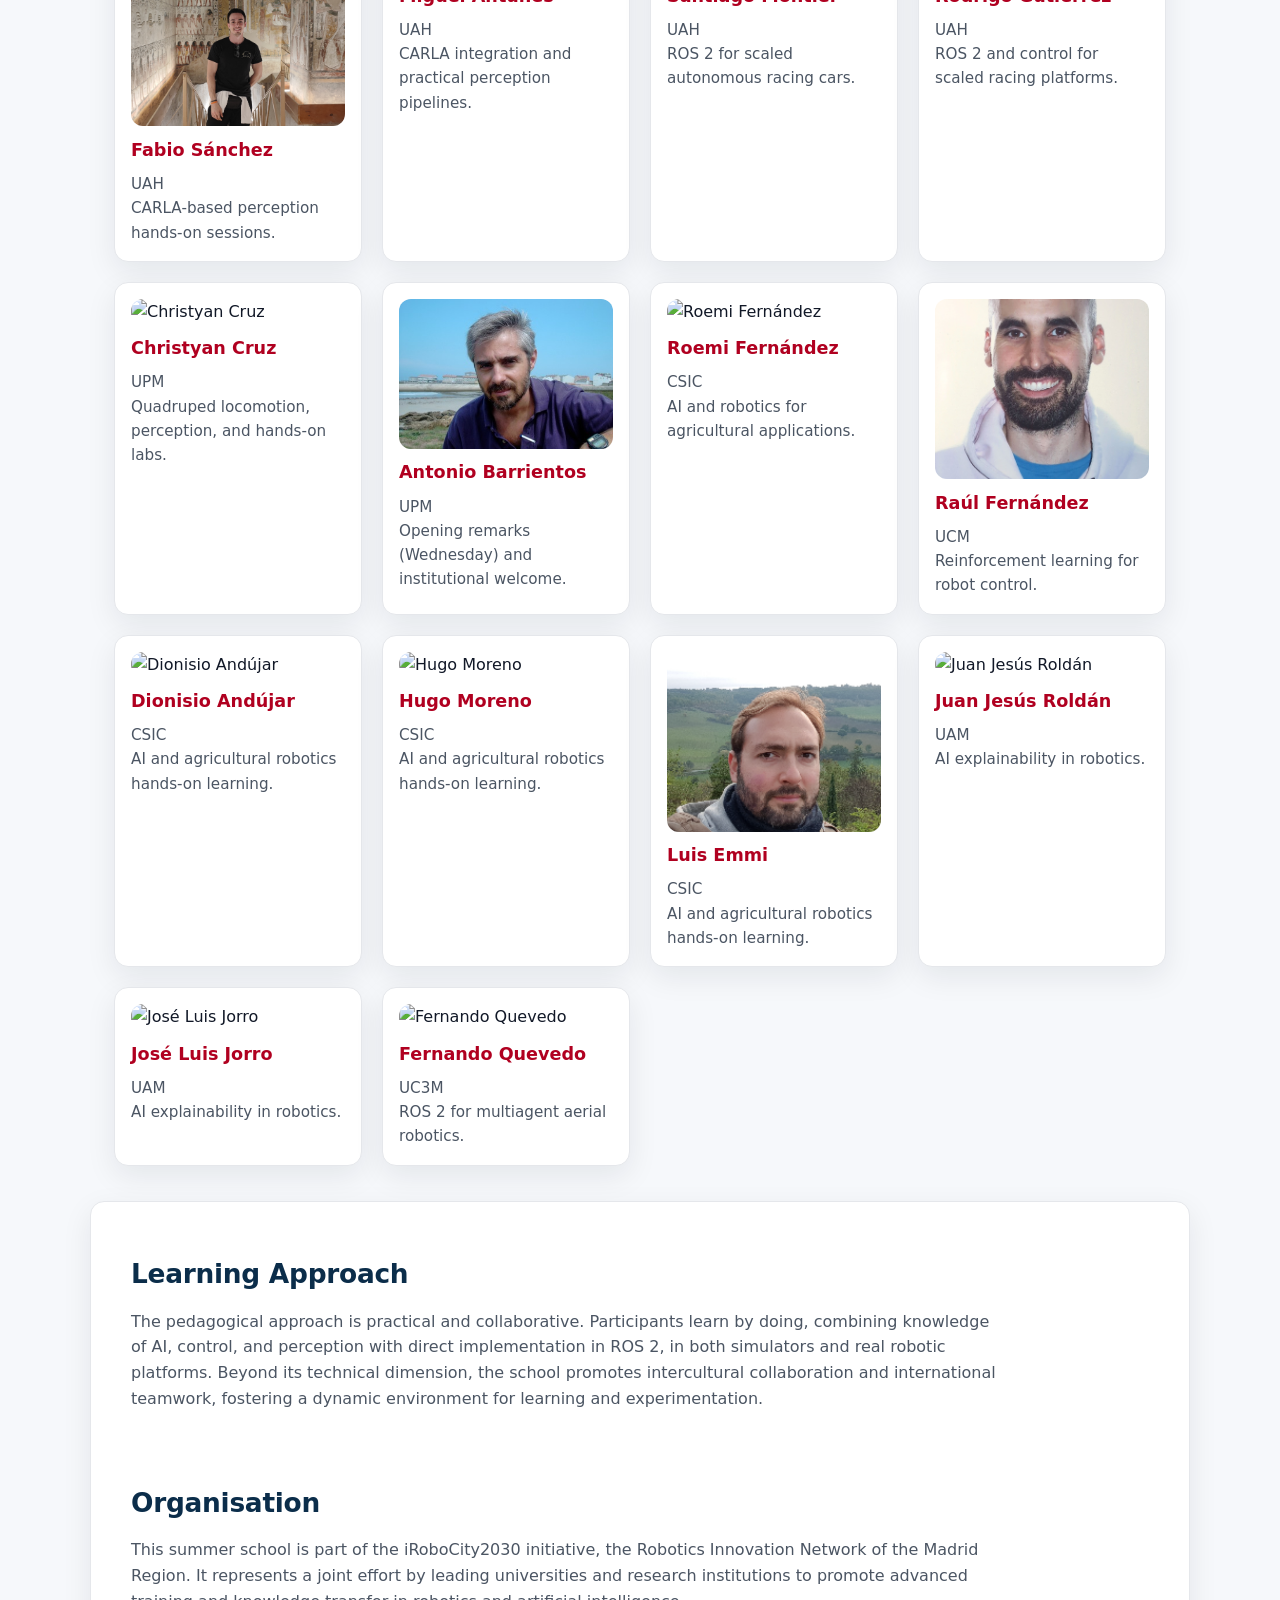
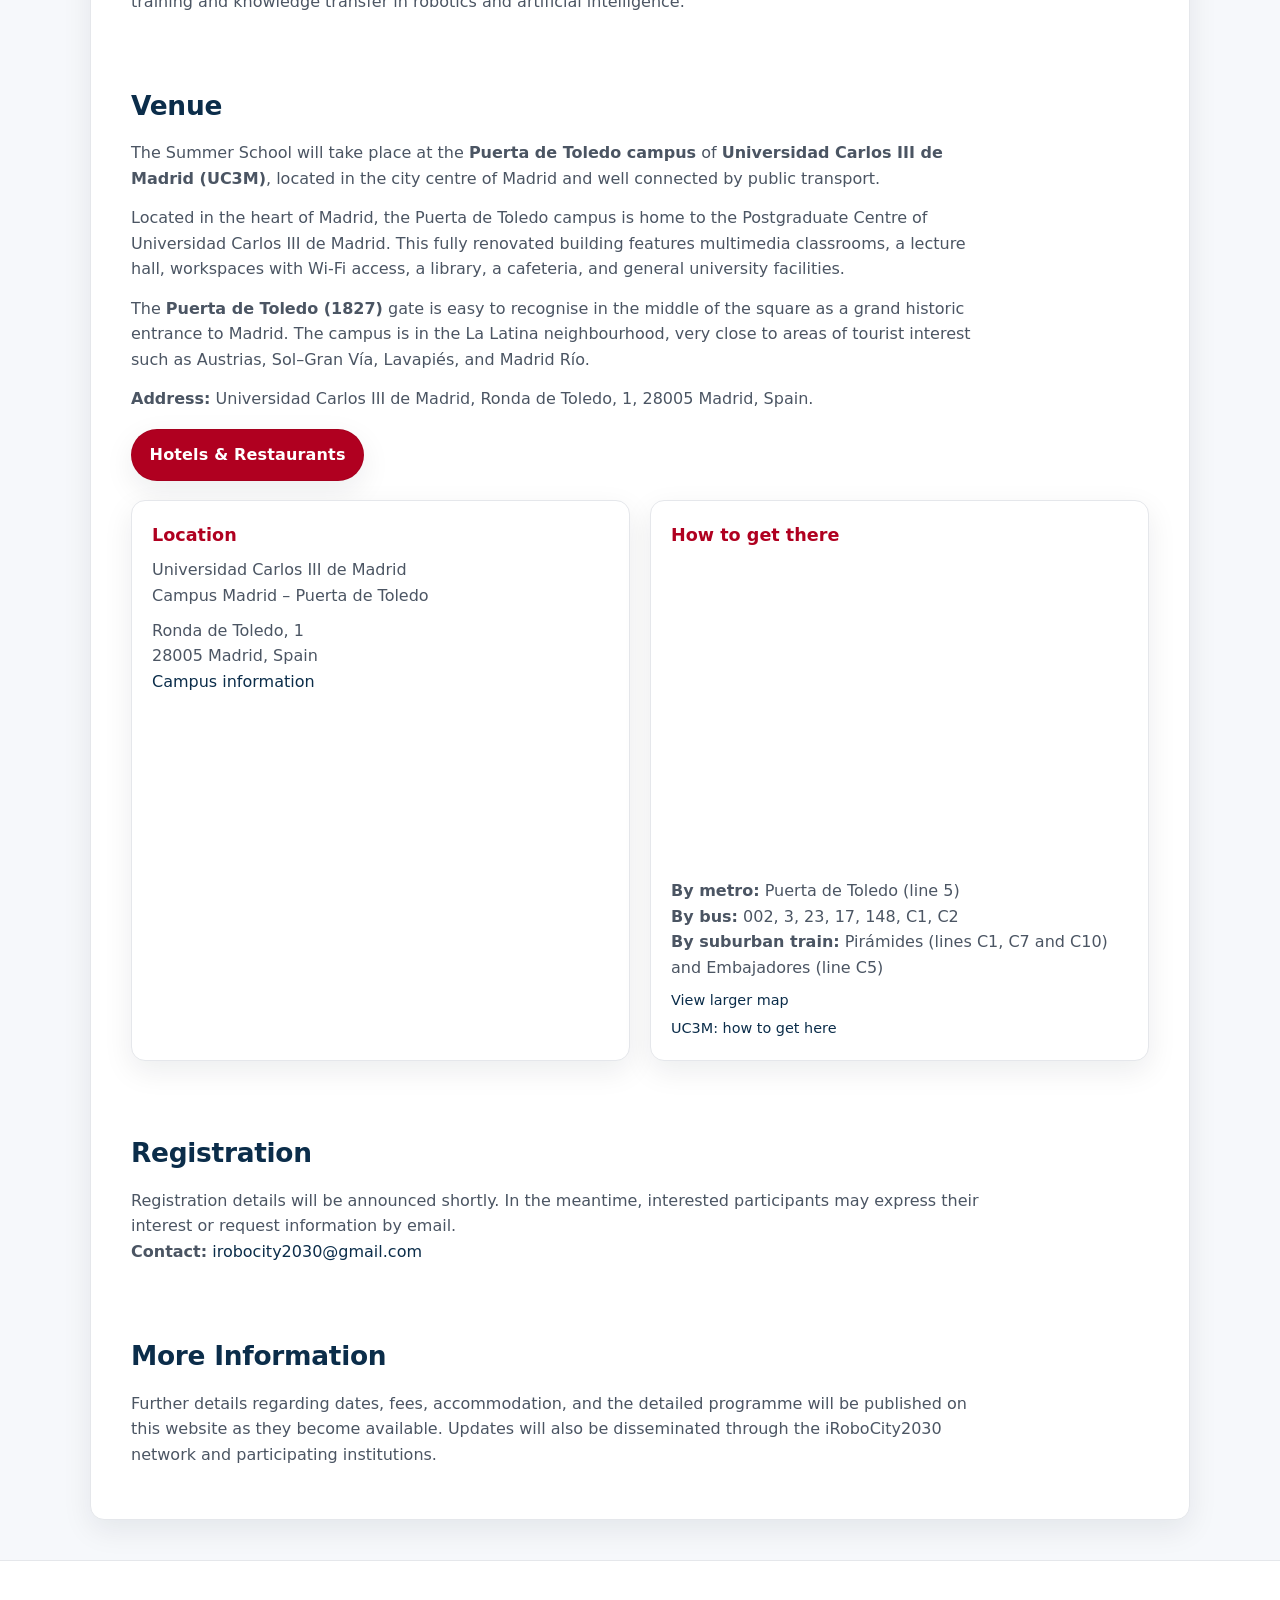
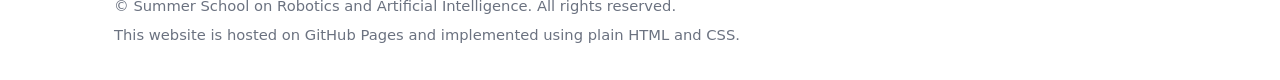
==== commit 87064c1c: "Update profiles Signed-off-by: Francisco Martín Rico <fmrico@gmail.com>" ====
--- a/index.html
+++ b/index.html
@@ -165,9 +165,7 @@
 <h3>Steve Macenski (OpenNavigation)</h3>
 <p>
 <strong>Plenary title:</strong> <em>Nav2 &amp; ROS 2 Overview: Techniques &amp; Applications Powering an Industry</em><br />
-Steve Macenski is the lead developer of Nav2, widely regarded as a reference standard for autonomous robot navigation in ROS 2.
-He works on building robust, production-oriented navigation capabilities for mobile robots, with an emphasis on reliability and real-world deployment.
-His contributions span the ROS 2 navigation ecosystem, from core navigation behaviours to integration patterns used across research and industry.
+Steve Macenski is the CEO of Open Navigation and lead developer / maintainer on ROS 2's Nav2 navigation framework. He has spent a career working on navigation solutions and has built many of the common references and high-performance algorithms that power academic research and industry today.
 </p>
 </div>
 <div class="card">
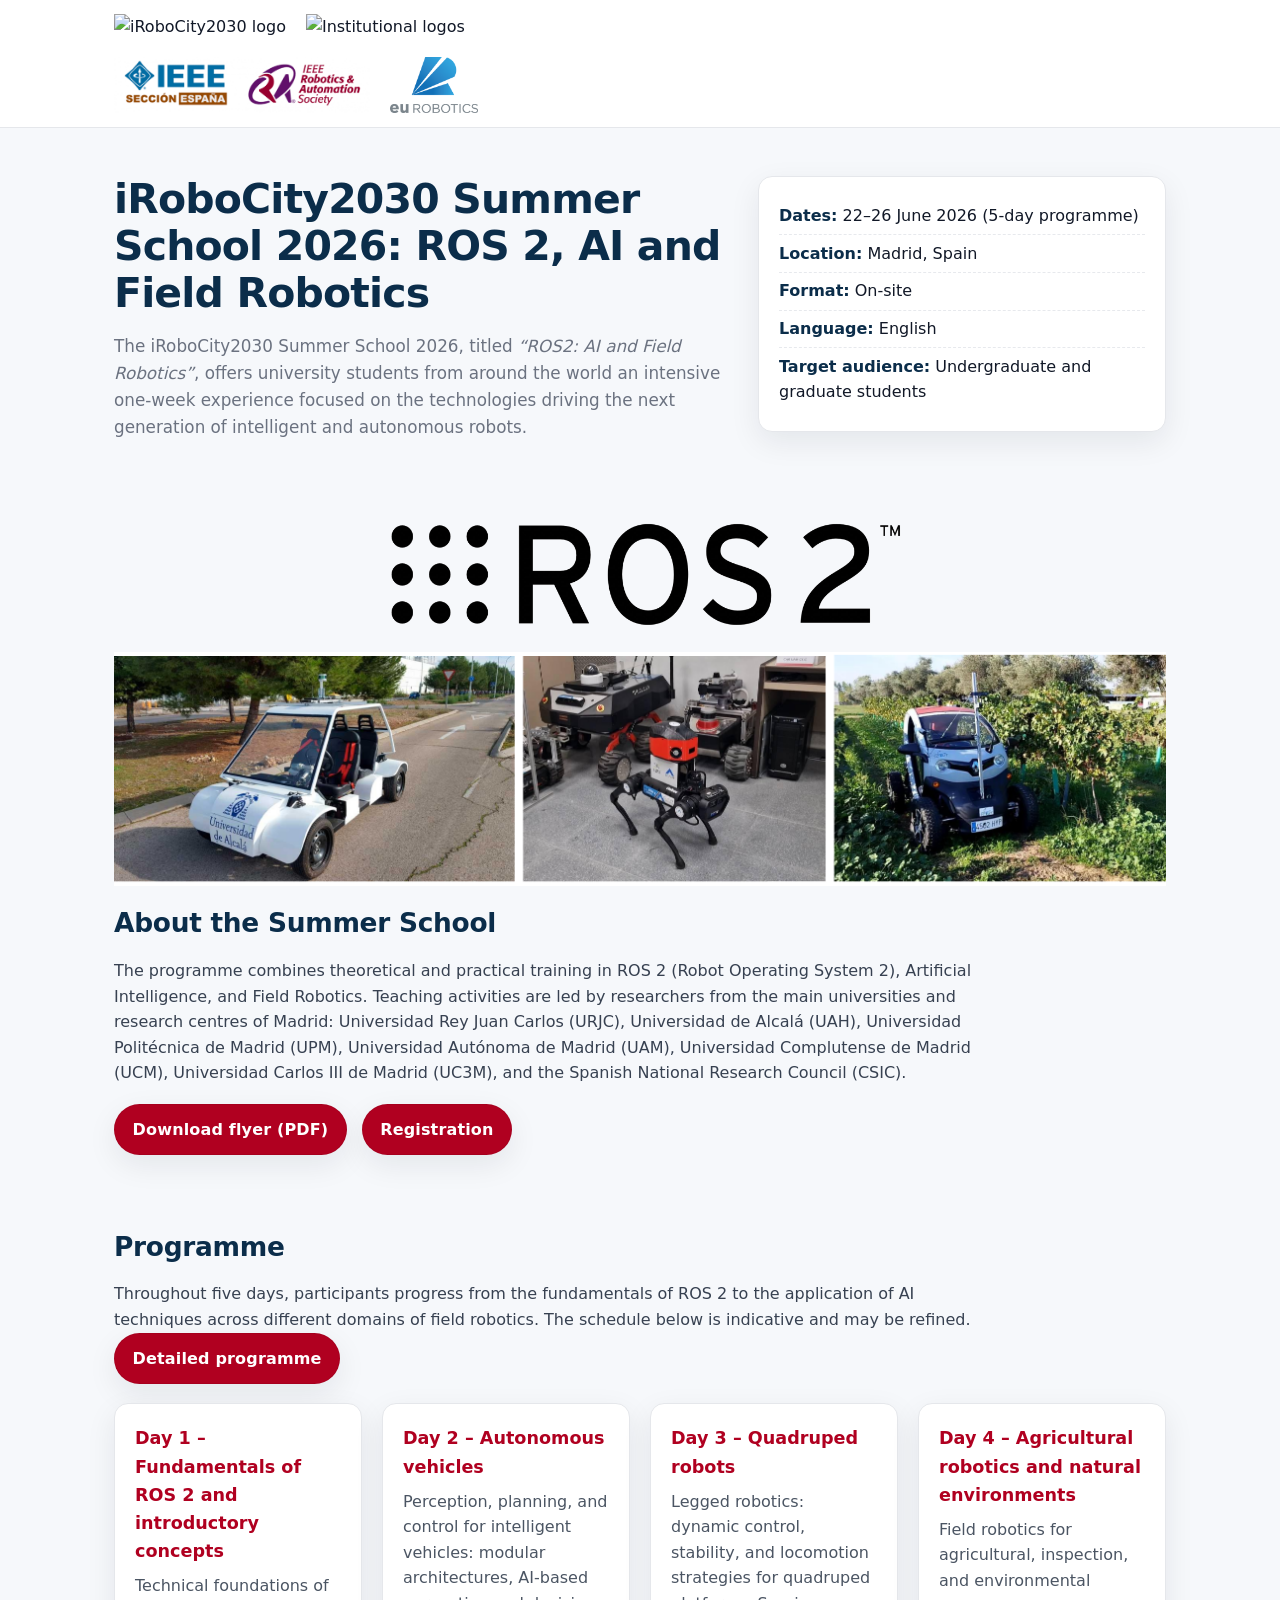
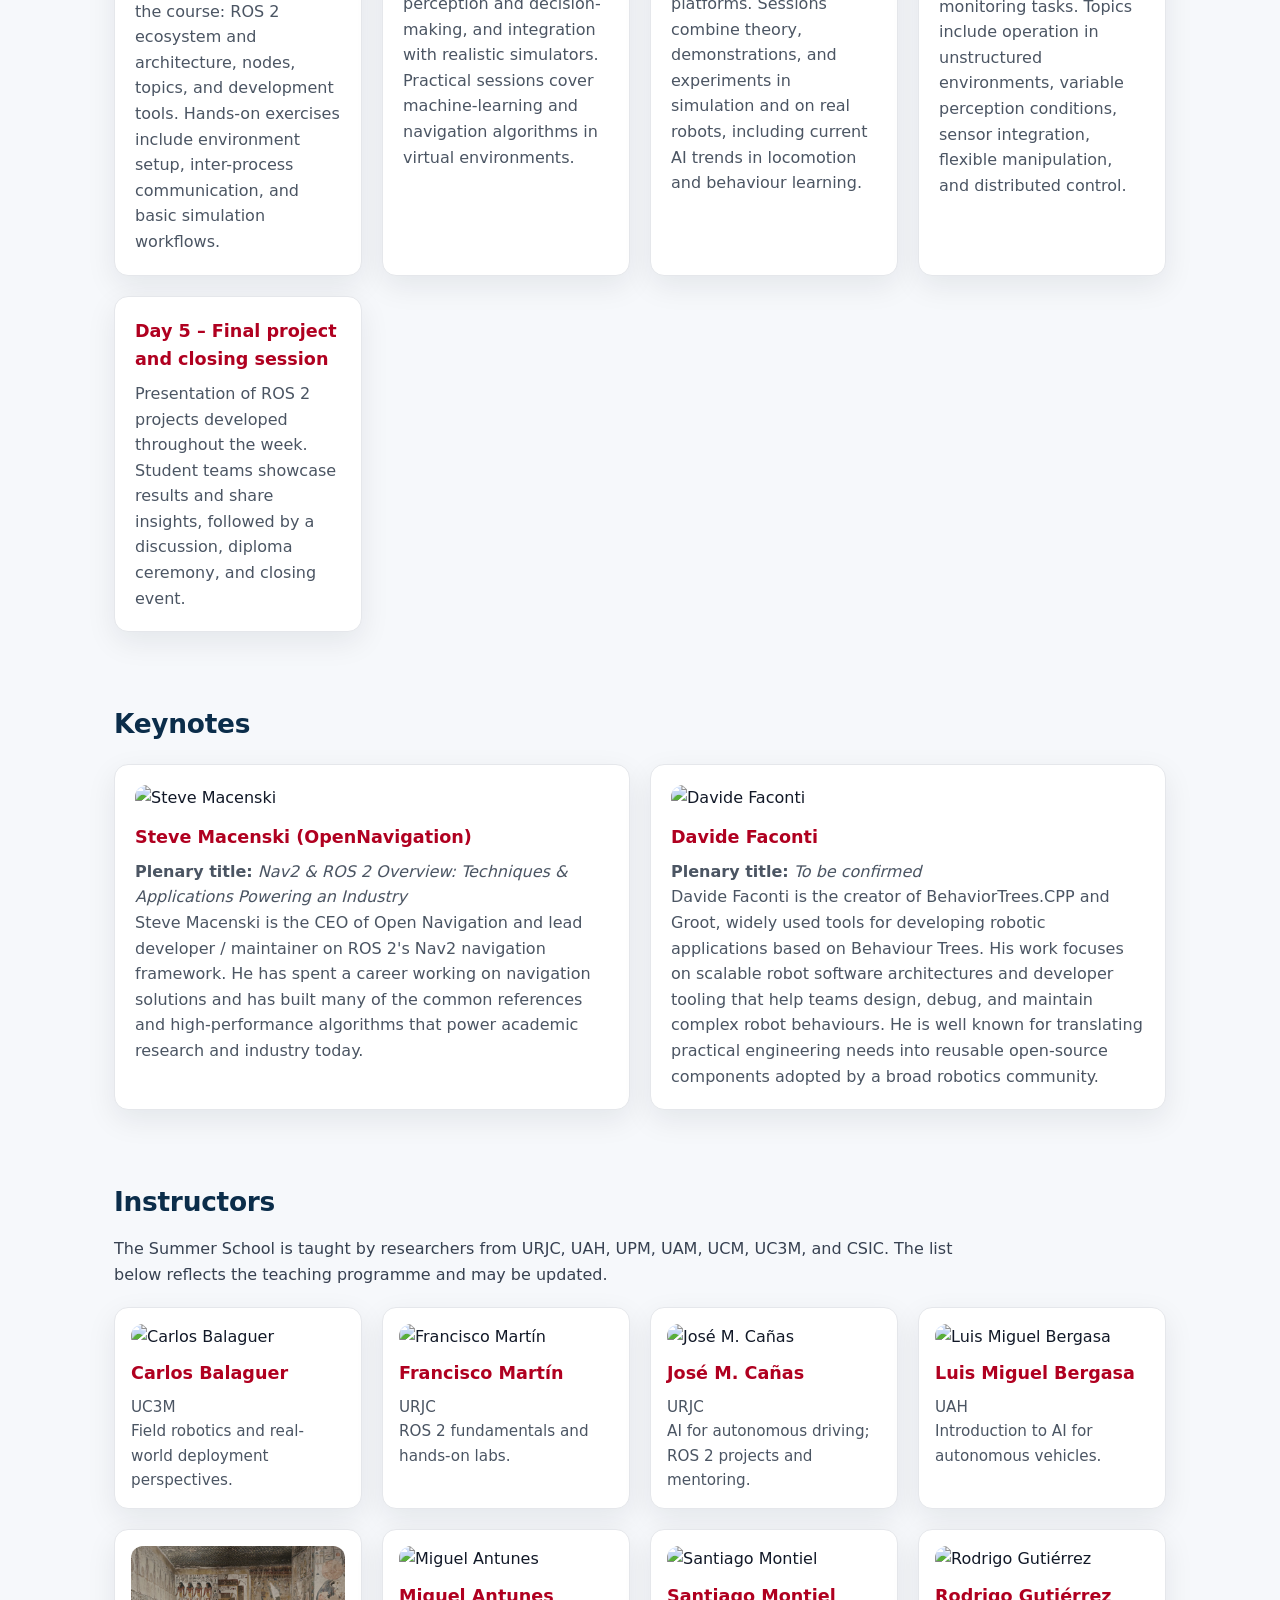
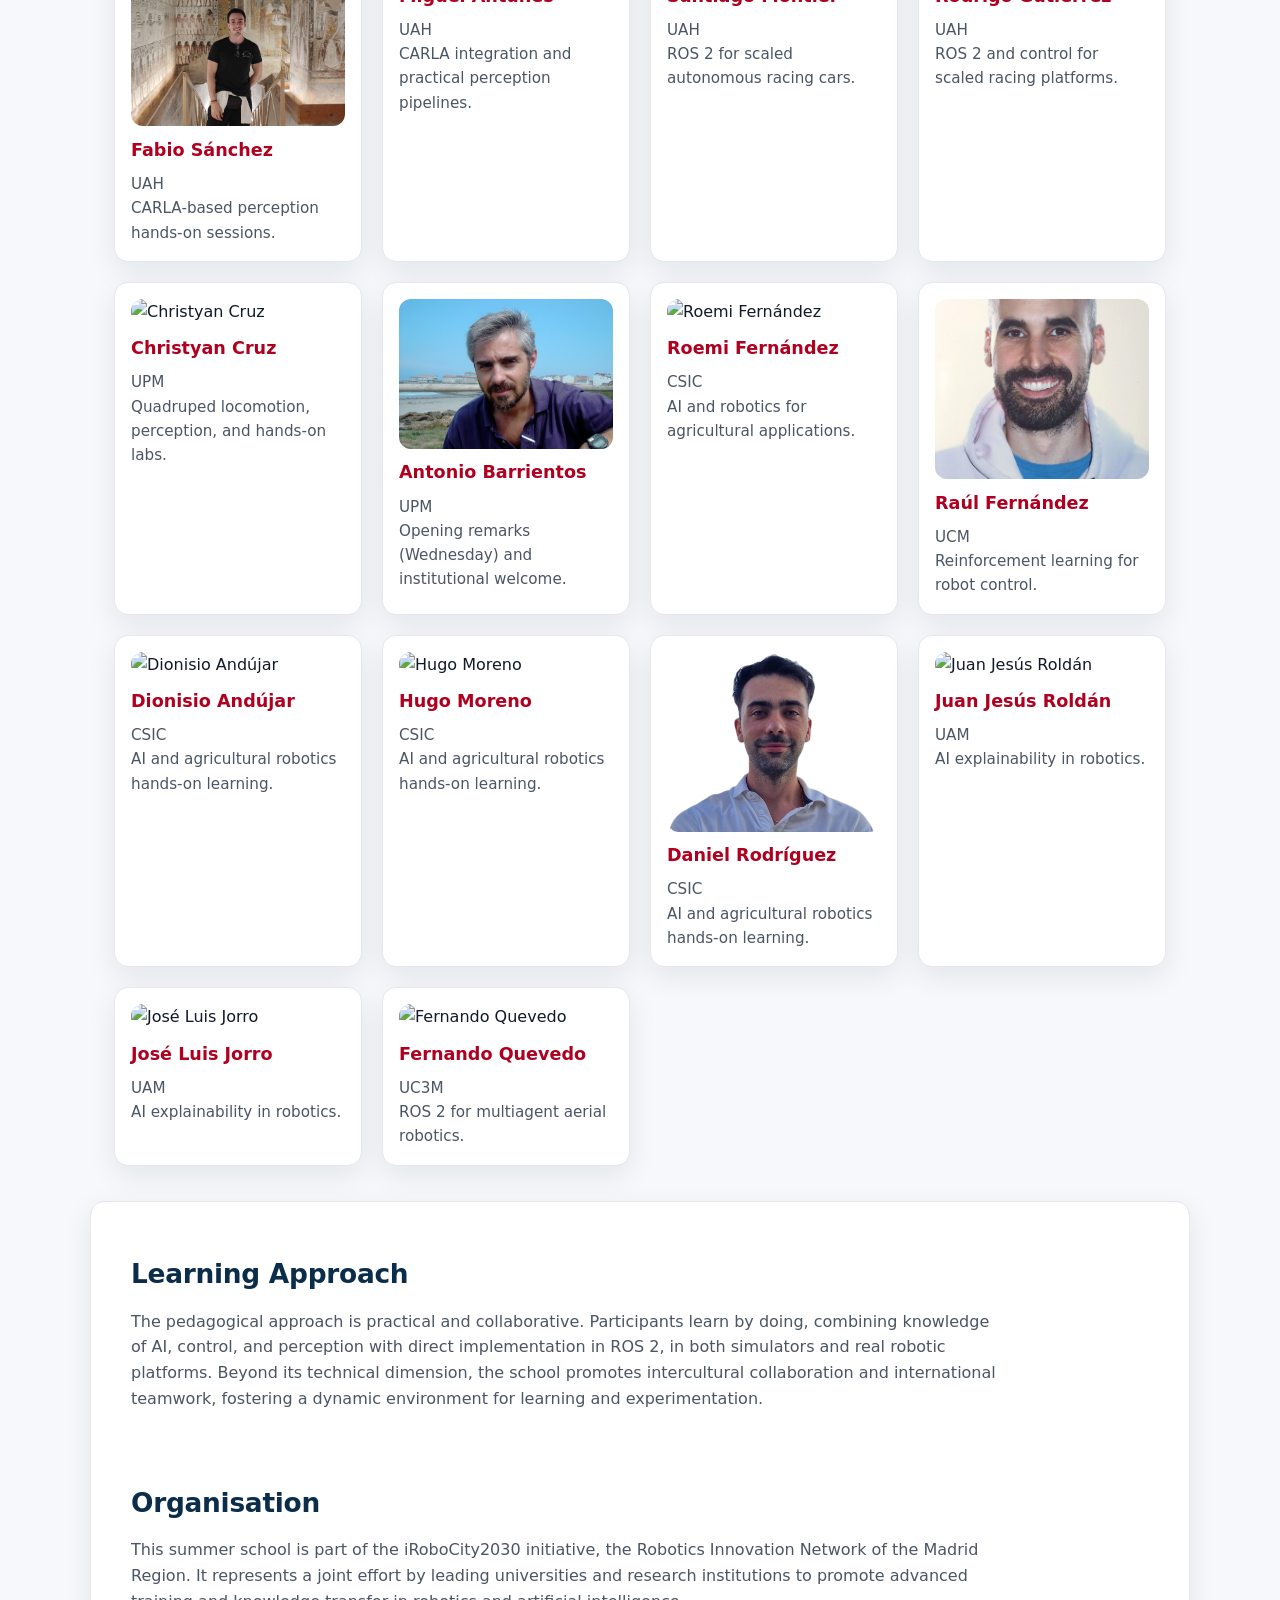
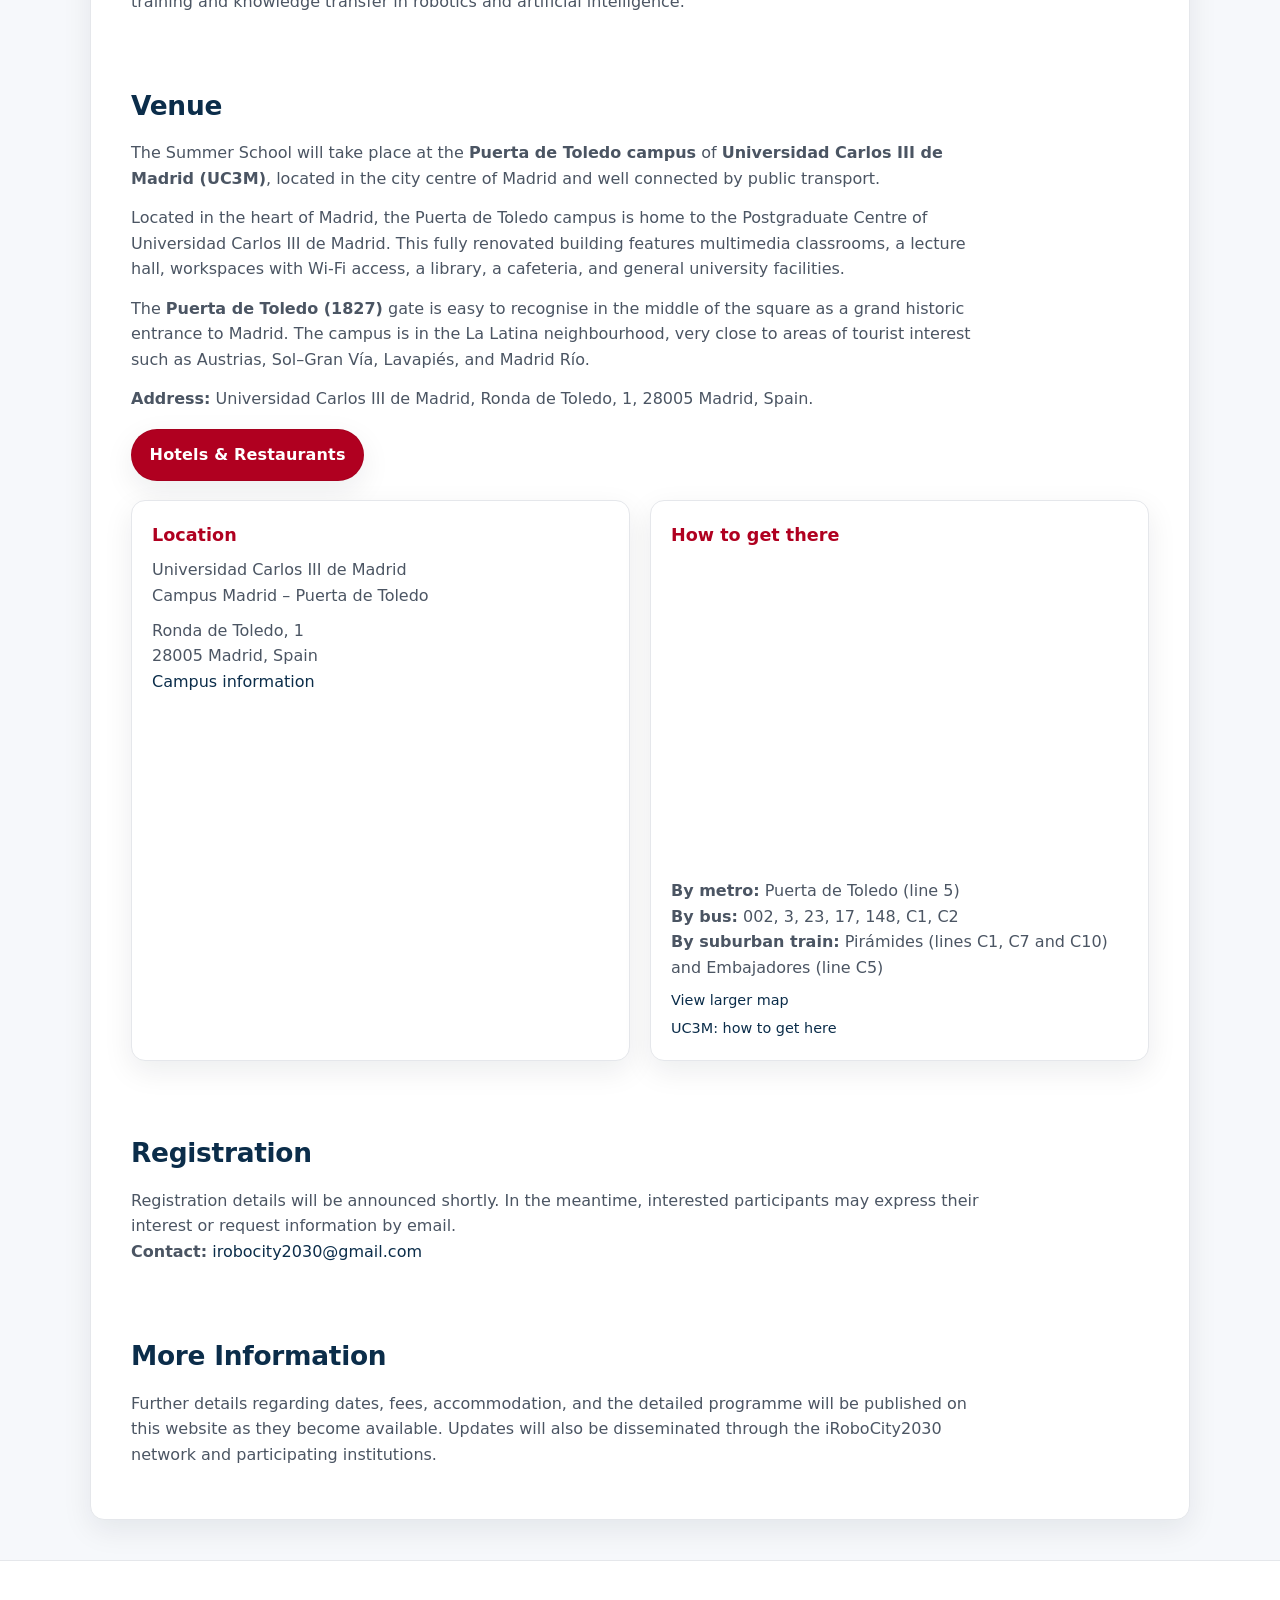
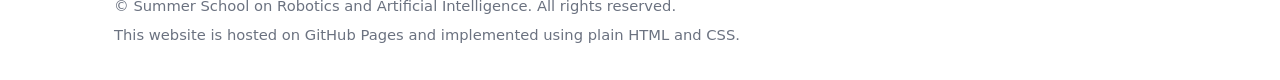
==== commit a0edd111: "Change Luis by Daniel Signed-off-by: Francisco Martín Rico <fmrico@gmail.com>" ====
--- a/index.html
+++ b/index.html
@@ -301,8 +301,8 @@
 
 
 <div class="card instructor-card">
-<img src="img/luis_emmi.png" alt="Luis Emmi" class="instructor-photo" />
-<h3 class="instructor-name">Luis Emmi</h3>
+<img src="img/daniel_rodriguez.png" alt="Daniel Rodríguez" class="instructor-photo" />
+<h3 class="instructor-name">Daniel Rodríguez</h3>
 <p class="instructor-affiliation">CSIC</p>
 <p class="instructor-desc">AI and agricultural robotics hands-on learning.</p>
 </div>
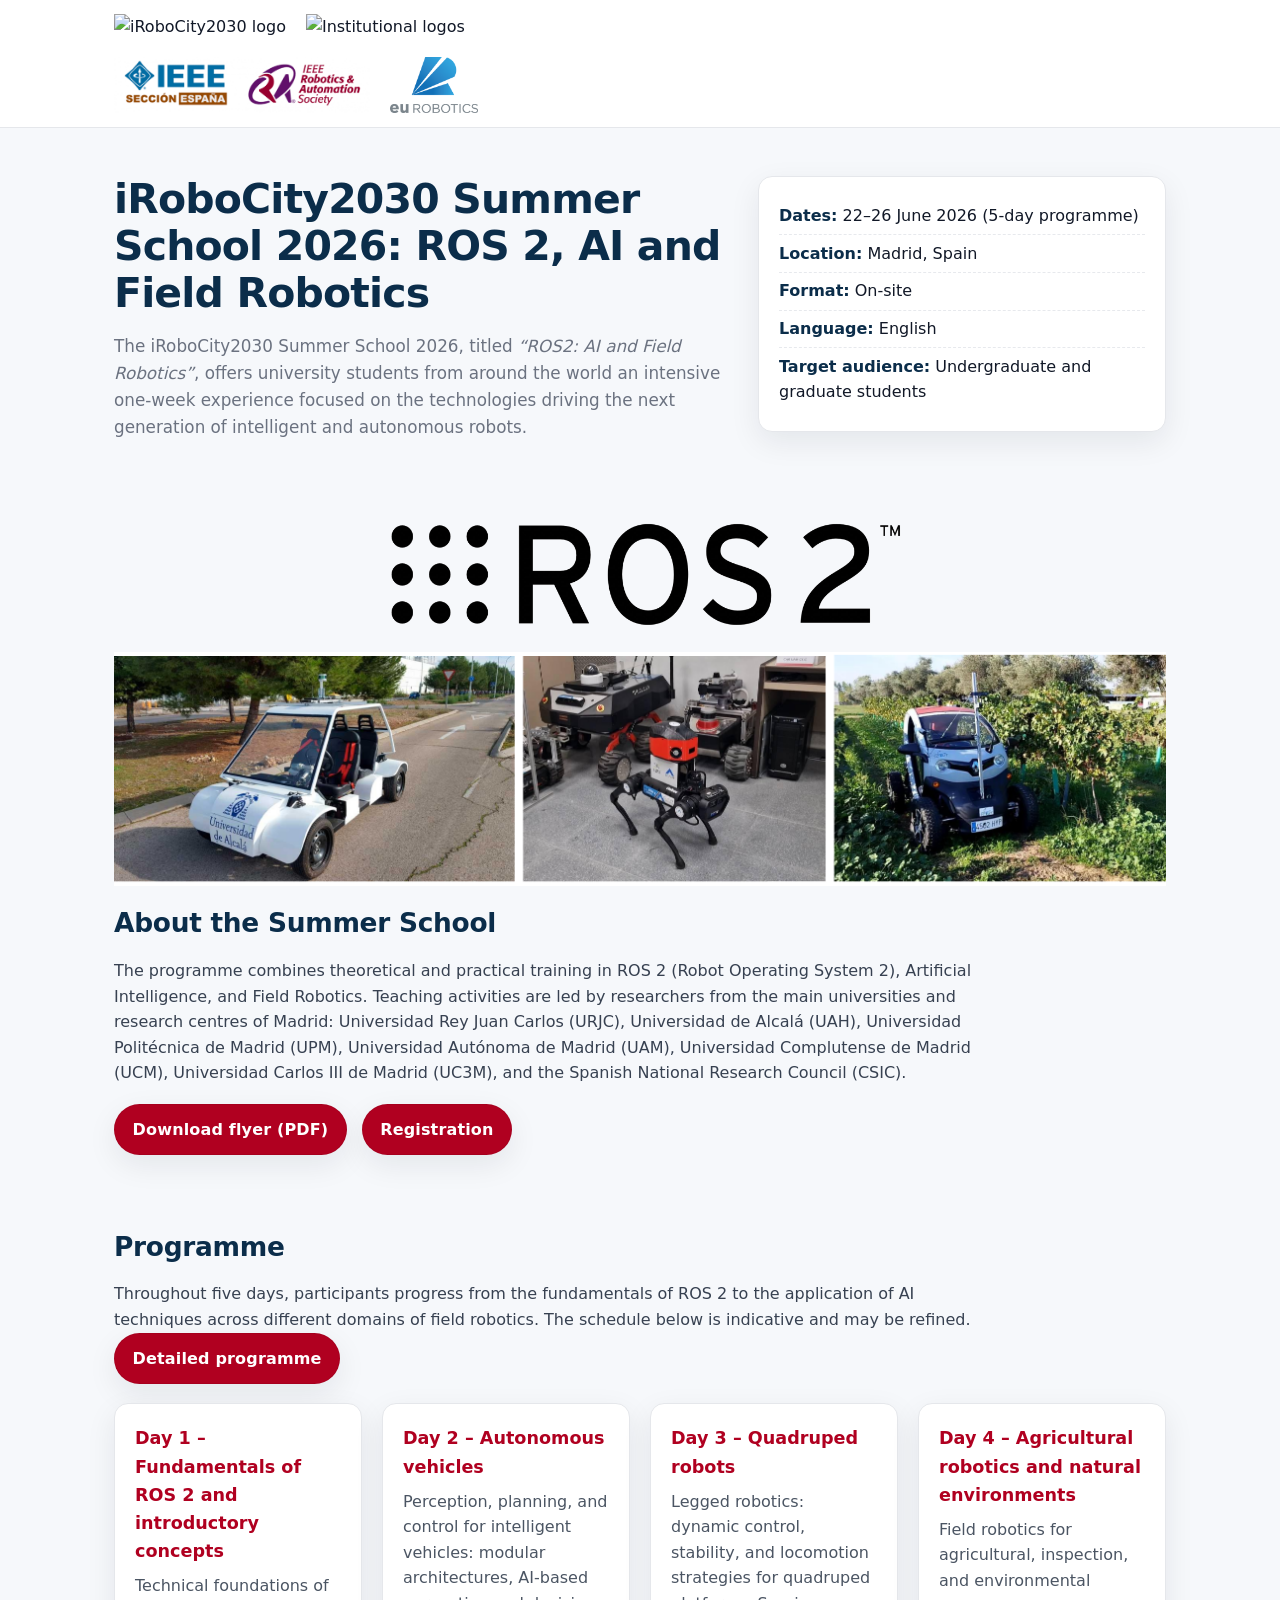
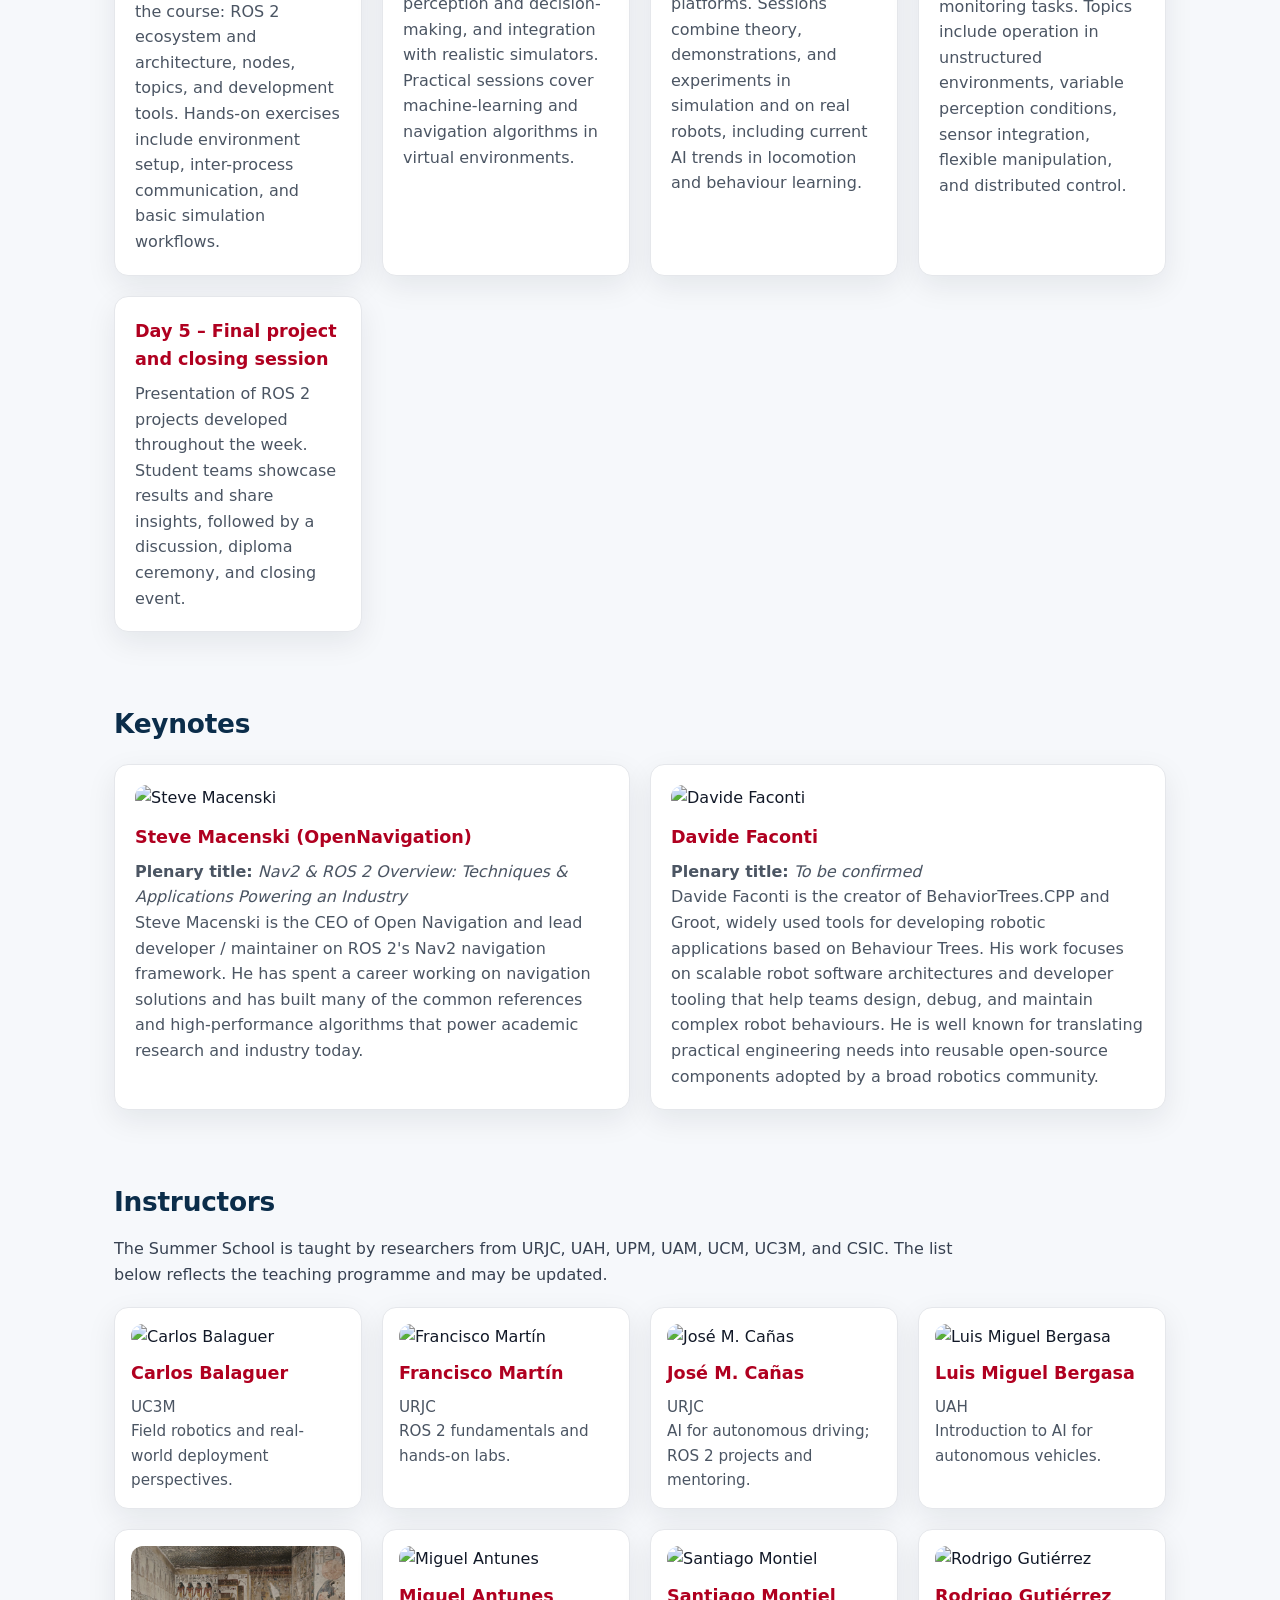
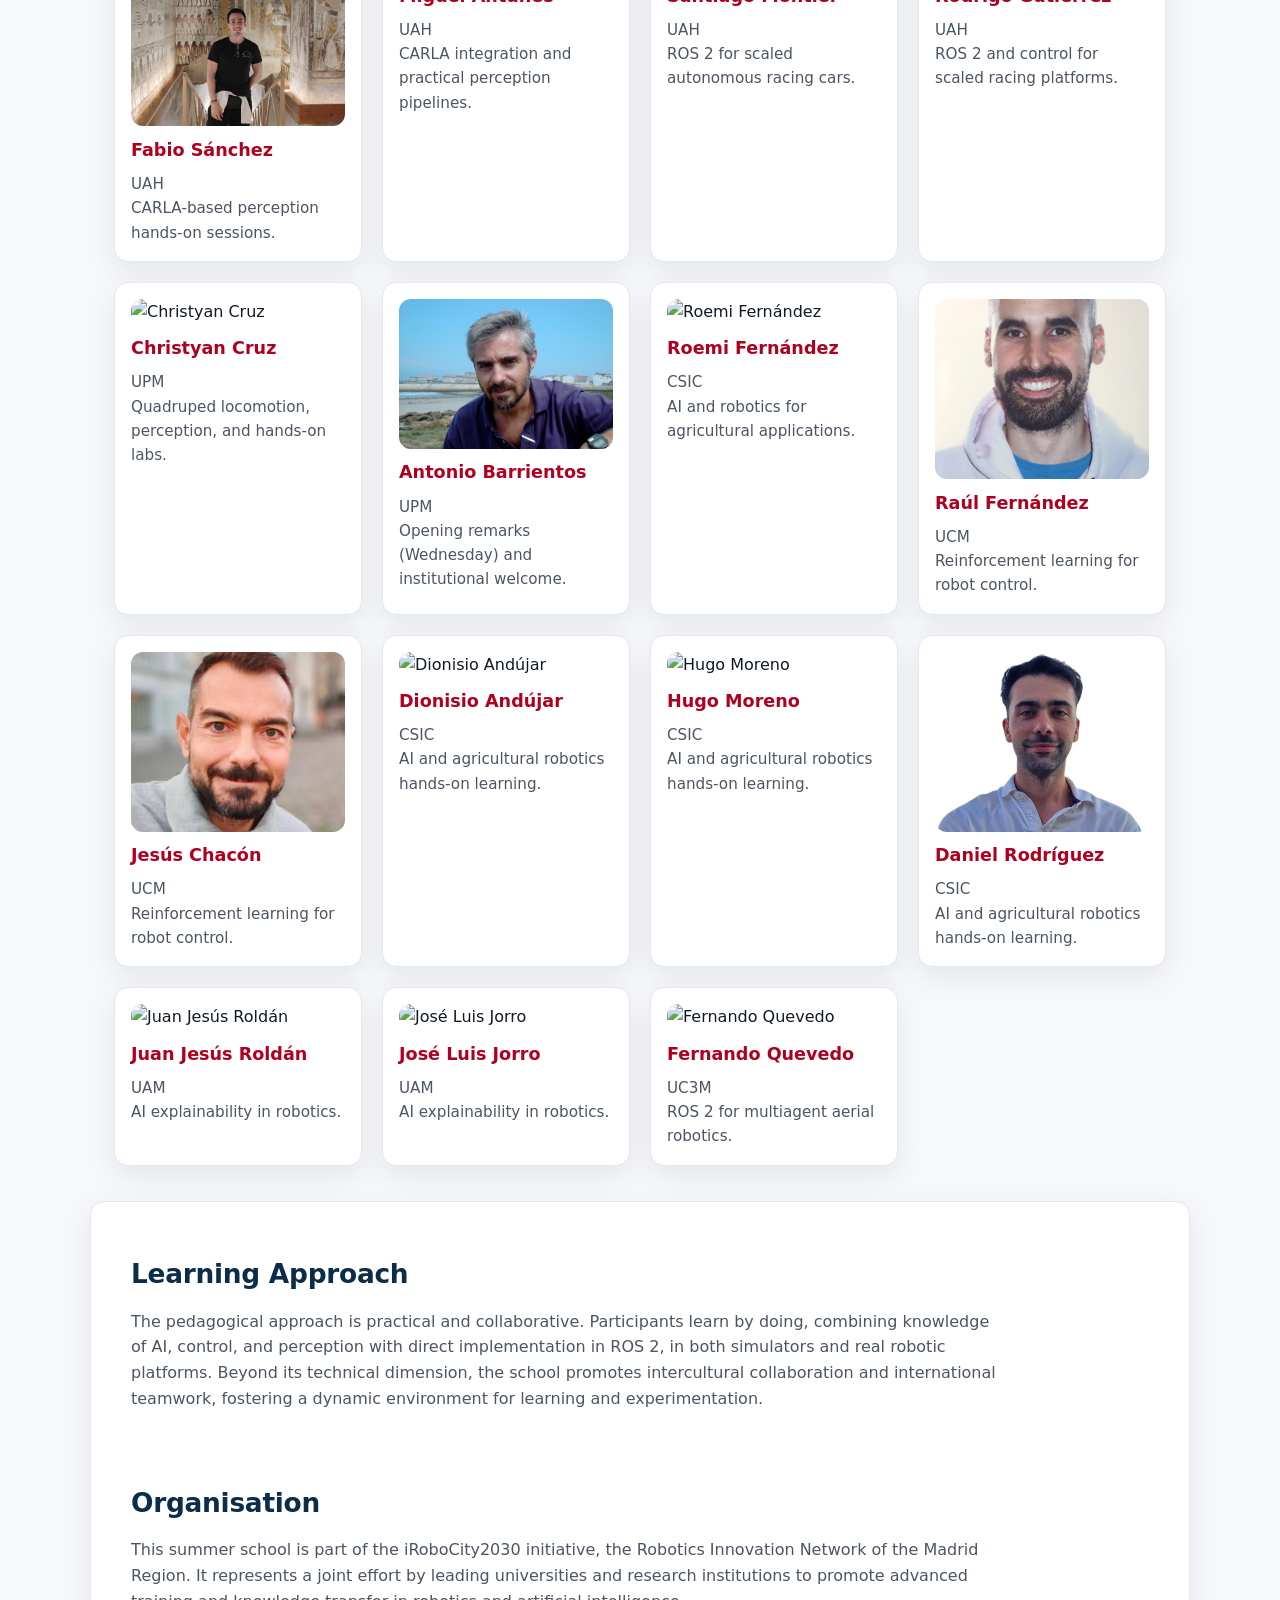
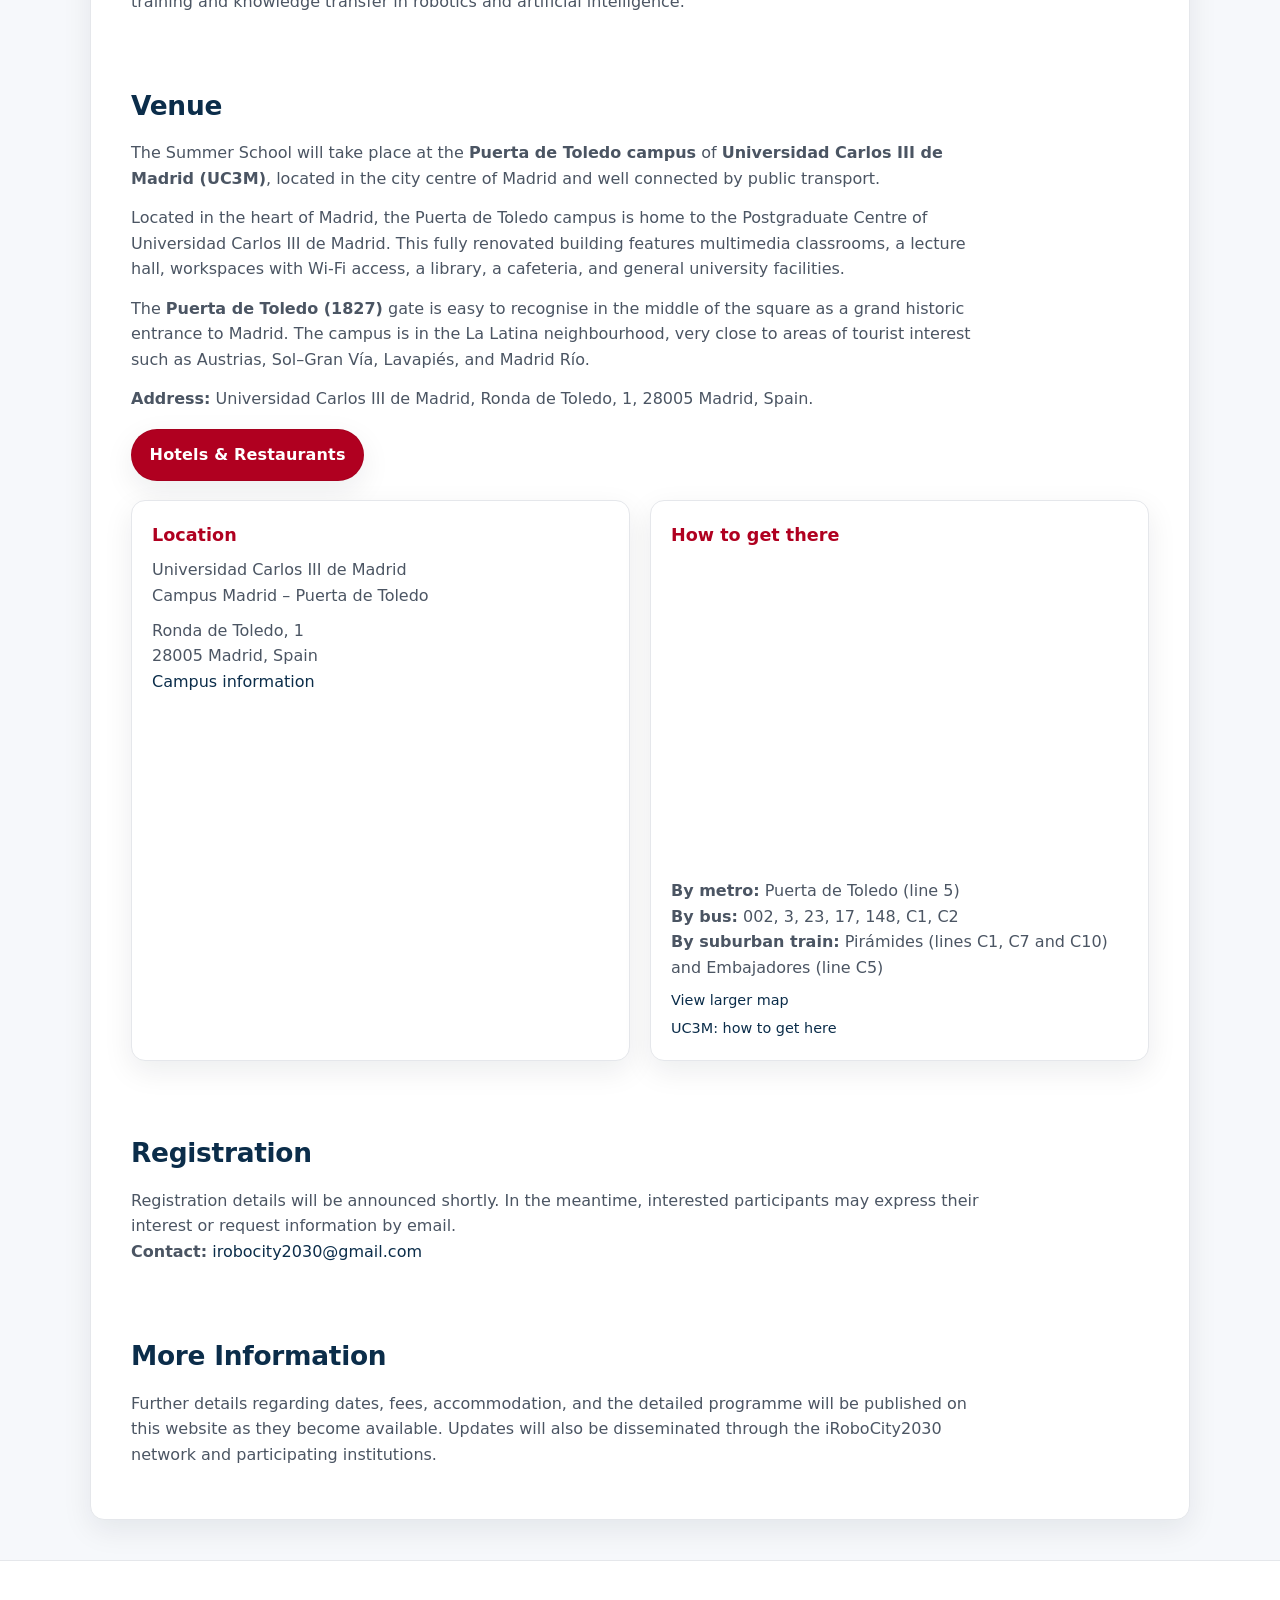
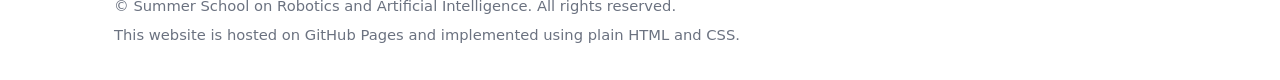
==== commit a9ded85c: "added Jesus Chacon instructor" ====
--- a/index.html
+++ b/index.html
@@ -283,6 +283,13 @@
 <p class="instructor-desc">Reinforcement learning for robot control.</p>
 </div>
 
+<div class="card instructor-card">
+<img src="img/jesus_chacon.jpg" alt="Jesús Chacón" class="instructor-photo" />
+<h3 class="instructor-name">Jesús Chacón</h3>
+<p class="instructor-affiliation">UCM</p>
+<p class="instructor-desc">Reinforcement learning for robot control.</p>
+</div>
+
 
 <div class="card instructor-card">
 <img src="img/dionisio_andujar.png" alt="Dionisio Andújar" class="instructor-photo" />
